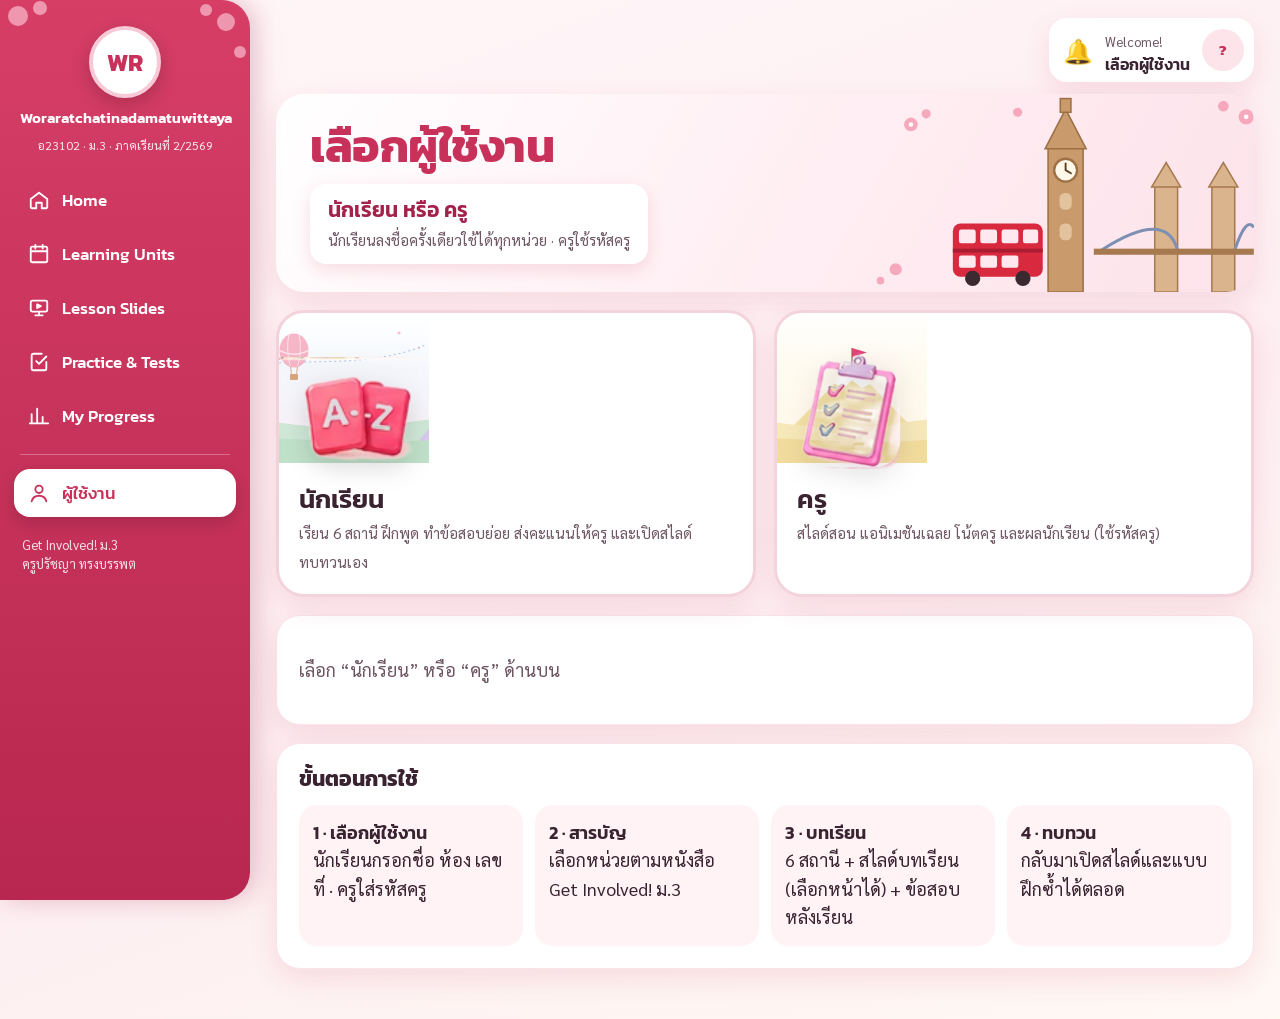
==== index.html @ a4d39ad8 "Add Teaching Hub: slides + teacher notes + classroom tools for Units 1-8 Co-Authored-By: Claude Opus" ====
<!DOCTYPE html>
<html lang="th">
<head>
<meta charset="utf-8">
<meta name="viewport" content="width=device-width,initial-scale=1">
<title>M.3 English Learning Platform</title>
<link rel="preconnect" href="https://fonts.googleapis.com">
<link href="https://fonts.googleapis.com/css2?family=Kanit:wght@400;500;600;700&family=Sarabun:wght@400;600;700&display=swap" rel="stylesheet">
<link rel="stylesheet" href="unit6/app.css">
<style>
body{background:linear-gradient(160deg,#fff6f8 0%,#fdeef2 55%,#fff8f3 100%)}
.app{display:grid;grid-template-columns:250px 1fr;min-height:100vh}
/* sidebar */
.side{position:sticky;top:0;height:100vh;overflow:auto;background:linear-gradient(180deg,#d63e66 0%,#b8274f 100%);color:#fff;padding:20px 14px;border-radius:0 28px 28px 0;box-shadow:6px 0 24px rgba(160,30,70,.25);z-index:30}
.side .bloom{position:absolute;left:0;top:0;width:100%;height:130px;pointer-events:none;opacity:.6}
.brand{position:relative;text-align:center;padding:6px 6px 18px}
.crest{width:72px;height:72px;margin:0 auto 8px;border-radius:50%;background:#fff;color:var(--rose);display:grid;place-items:center;font:700 24px Kanit;border:4px solid #f7c9d6;box-shadow:0 6px 18px rgba(0,0,0,.18)}
.brand b{font:600 15px Kanit;display:block}
.brand small{font-size:12px;opacity:.9}
.nav{display:flex;flex-direction:column;gap:6px}
.nav a{display:flex;align-items:center;gap:12px;padding:11px 14px;border-radius:16px;text-decoration:none;color:#fff;font:500 17px Kanit}
.nav a:hover{background:rgba(255,255,255,.14)}
.nav a.on{background:#fff;color:var(--rose);box-shadow:0 6px 16px rgba(0,0,0,.15)}
.nav svg{width:22px;height:22px;flex:none}
.nav hr{border:0;border-top:1px solid rgba(255,255,255,.3);margin:8px 6px;width:auto}
.side .foot{margin-top:18px;font-size:13px;opacity:.85;padding:0 8px;line-height:1.5}
main{padding:18px 26px 50px;min-width:0}
.topbar{display:flex;justify-content:flex-end;align-items:center;gap:10px;margin-bottom:12px}
.hello{display:flex;align-items:center;gap:12px;background:#fff;border-radius:18px;padding:8px 10px 8px 14px;box-shadow:var(--shadow);text-decoration:none;color:var(--ink)}
.hello .bell{font-size:24px}
.hello b{font:600 16px Kanit;display:block;line-height:1.2}
.hello small{color:var(--muted);font-size:13px}
.avatar{width:42px;height:42px;border-radius:50%;background:var(--rose-l);color:var(--rose);display:grid;place-items:center;font:700 15px Kanit}
.menu-btn{display:none}
.view{display:none}.view.on{display:block;animation:fade .25s ease}
/* banner */
.banner{position:relative;border-radius:28px;overflow:hidden;background:linear-gradient(120deg,#fff 0%,#fff1f5 45%,#fde2ea 100%);box-shadow:var(--shadow);min-height:250px;display:flex;align-items:center;padding:28px 34px}
.banner svg.scene{position:absolute;right:0;bottom:0;height:100%;width:60%;pointer-events:none}
.banner .txt{position:relative;max-width:560px}
.banner h1{font-size:clamp(34px,4.4vw,60px);font-weight:700;color:var(--rose);letter-spacing:-.5px;line-height:1.05}
.banner h1 span{display:block;color:#2c2140;font-size:.85em}
.banner .tagline{display:inline-block;margin-top:14px;background:#fff;border-radius:16px;padding:10px 18px;box-shadow:0 6px 18px rgba(200,50,90,.15)}
.banner .tagline b{display:block;font:600 21px Kanit;color:var(--rose-d)}
.banner .tagline small{font-size:15px;color:var(--muted)}
.sec{display:flex;align-items:center;justify-content:space-between;gap:10px;margin:24px 0 12px}
.sec h2{font-size:23px;font-weight:600;display:flex;align-items:center;gap:10px}
.sec a{color:var(--rose-d);font:500 15px Kanit}
/* unit tiles */
.tiles{display:grid;grid-template-columns:repeat(8,minmax(0,1fr));gap:12px}
.tile{position:relative;border-radius:22px;padding:12px 8px 14px;text-align:center;text-decoration:none;color:var(--ink);background:var(--bg);box-shadow:var(--shadow);border:2px solid rgba(255,255,255,.8);display:flex;flex-direction:column;align-items:center;gap:2px;transition:transform .15s}
.tile:hover{transform:translateY(-4px)}
.tile img{width:100%;max-width:130px;height:86px;object-fit:contain;filter:drop-shadow(0 6px 8px rgba(0,0,0,.12))}
.tile .pn{margin-top:-8px;background:var(--pc);color:#fff;border-radius:12px;padding:1px 12px;font:600 15px Kanit;box-shadow:0 3px 8px rgba(0,0,0,.15)}
.tile b{font:600 17px Kanit;line-height:1.2;margin-top:4px}
.tile.off{opacity:.6}
.tile .soon{position:absolute;top:8px;right:8px;font:600 10px Kanit;background:#b9a6b0;color:#fff;border-radius:8px;padding:1px 6px}
.tile .open{position:absolute;top:8px;right:8px;font:600 10px Kanit;background:var(--pc);color:#fff;border-radius:8px;padding:1px 6px}
/* dashboard */
.dash{display:grid;grid-template-columns:1.25fr 1fr 1fr;gap:18px;margin-top:20px}
.dash .card h3{font-size:21px;font-weight:600;display:flex;align-items:center;gap:10px;margin-bottom:14px}
.cont{display:flex;gap:14px;align-items:center;background:var(--blush);border-radius:18px;padding:12px}
.cont .thumb{width:100px;height:82px;border-radius:14px;background:var(--bg) center 85%/cover;display:grid;place-items:center;flex:none}
.cont .thumb img{width:84px;height:62px;object-fit:contain}
.cont b{font:600 18px Kanit;display:block}
.cont small{color:var(--rose-d)}
.bar{height:10px;border-radius:6px;background:#f6d6df;margin-top:8px;overflow:hidden}.bar i{display:block;height:100%;background:linear-gradient(90deg,#e8507a,#c8325a)}
.go{margin-left:auto;width:46px;height:46px;border-radius:50%;background:var(--rose);color:#fff;display:grid;place-items:center;flex:none;text-decoration:none;font-size:18px;box-shadow:0 6px 14px rgba(200,50,90,.35)}
.goals{list-style:none;margin:0;padding:0}
.goals li{display:flex;align-items:center;gap:12px;padding:9px 2px;border-bottom:1px solid var(--line);font-size:16px}
.goals li:last-child{border:0}
.goals .ck{width:24px;height:24px;border-radius:7px;border:2px solid #e3c4ce;display:grid;place-items:center;flex:none;font-size:15px;color:#fff}
.goals li.y .ck{background:#2e9d57;border-color:#2e9d57}
.goals li a{color:inherit;text-decoration:none;flex:1}
.prog{display:flex;align-items:center;gap:14px}
.ring{width:132px;height:132px;flex:none}
.legend{list-style:none;margin:0;padding:0;flex:1;font-size:14px}
.legend li{display:flex;align-items:center;gap:8px;padding:3px 0}
.legend i{width:12px;height:12px;border-radius:3px;flex:none}
.legend span{margin-left:auto;font-weight:700}
.skills-row{display:grid;grid-template-columns:repeat(8,minmax(0,1fr));gap:12px;margin-top:20px}
.skill{background:#fff;border-radius:20px;padding:12px 8px;text-align:center;box-shadow:var(--shadow);text-decoration:none;color:var(--ink);border:1px solid #fbe3ea;transition:transform .15s}
.skill:hover{transform:translateY(-3px)}
.skill img{width:76px;height:58px;object-fit:contain}
.skill b{display:block;font:600 17px Kanit}
.skill small{color:var(--muted);font-size:13px}
/* user picker */
.pick{display:grid;grid-template-columns:1fr 1fr;gap:18px;margin-top:6px}
.role{position:relative;border:3px solid var(--line);background:#fff;border-radius:28px;padding:0;text-align:left;overflow:hidden;color:var(--ink);box-shadow:var(--shadow);display:flex;flex-direction:column}
.role .art{height:150px;background:var(--bg) center 85%/cover no-repeat;display:flex;align-items:flex-end;justify-content:center}
.role .art img{width:150px;height:118px;object-fit:contain;filter:drop-shadow(0 8px 12px rgba(0,0,0,.15));margin-bottom:-6px}
.role .tx{padding:16px 20px 18px}
.role b{display:block;font:600 26px Kanit}
.role small{color:var(--muted);font-size:15px}
.role.on{border-color:var(--rose);box-shadow:0 0 0 5px var(--rose-l),var(--shadow)}
.role.on::after{content:"✓";position:absolute;top:12px;right:14px;width:34px;height:34px;border-radius:50%;background:var(--rose);color:#fff;display:grid;place-items:center;font-weight:700}
.how{display:grid;grid-template-columns:repeat(auto-fit,minmax(200px,1fr));gap:12px;margin-top:12px}
.how div{background:var(--blush);border-radius:18px;padding:14px}
.how b{font:600 18px Kanit;display:block}
/* contents covers */
.units{display:grid;grid-template-columns:repeat(auto-fill,minmax(280px,1fr));gap:18px}
.u{position:relative;background:#fff;border-radius:26px;box-shadow:var(--shadow);color:var(--ink);display:flex;flex-direction:column;overflow:hidden;border:1px solid #fbe3ea}
.cover{position:relative;height:178px;background:var(--bg) center 88%/cover no-repeat;display:flex;align-items:flex-end;padding:14px 16px}
.cover::before{content:"";position:absolute;inset:0;background:linear-gradient(180deg,rgba(255,255,255,0) 40%,rgba(255,255,255,.55) 100%)}
.cover img{position:absolute;right:12px;bottom:10px;width:150px;height:112px;object-fit:contain;filter:drop-shadow(0 10px 14px rgba(0,0,0,.18));transition:transform .25s}
.u:hover .cover img{transform:translateY(-4px) rotate(-3deg)}
.cover .num{position:relative;font:700 46px/1 Kanit;color:var(--c);background:rgba(255,255,255,.92);border-radius:18px;padding:6px 14px 8px;box-shadow:0 6px 16px rgba(0,0,0,.08)}
.cover .num small{display:block;font:600 12px Kanit;color:var(--muted);letter-spacing:.5px}
.cover .tag{position:absolute;top:12px;left:12px;font:600 13px Kanit;border-radius:10px;padding:3px 10px;background:var(--c);color:#fff}
.u .body{padding:14px 18px 18px;display:flex;flex-direction:column;gap:6px;flex:1}
.u .no{font:600 14px Kanit;color:var(--c)}
.u b{font:600 24px Kanit}
.u small{color:var(--muted);font-size:14px;line-height:1.45}
.u.off .cover{filter:grayscale(.35) opacity(.75)}
.u.off .cover .tag{background:#b9a6b0}
.u .acts{display:flex;gap:8px;flex-wrap:wrap;margin-top:auto;padding-top:8px}
@media (max-width:1200px){.tiles,.skills-row{grid-template-columns:repeat(4,minmax(0,1fr))}.dash{grid-template-columns:1fr 1fr}.dash .card:first-child{grid-column:1/-1}}
@media (max-width:860px){
  .app{grid-template-columns:1fr}
  .side{position:fixed;left:0;top:0;width:250px;transform:translateX(-105%);transition:transform .2s}
  .side.open{transform:none}
  .menu-btn{display:inline-flex;align-items:center;gap:8px;border:0;background:var(--rose);color:#fff;border-radius:14px;padding:10px 14px;font:500 16px Kanit;margin-right:auto}
  main{padding:12px}
  .banner{padding:22px;min-height:210px}.banner svg.scene{opacity:.3;width:100%}
  .dash,.pick{grid-template-columns:1fr}
  .tiles{grid-template-columns:repeat(2,minmax(0,1fr))}.skills-row{grid-template-columns:repeat(2,minmax(0,1fr))}
  .hello small{display:none}
}
</style>
</head>
<body>
<div class="app">
<aside class="side" id="side">
  <svg class="bloom" viewBox="0 0 250 130" aria-hidden="true"><g fill="#ffd3df"><circle cx="18" cy="16" r="10"/><circle cx="40" cy="8" r="7"/><circle cx="226" cy="22" r="9"/><circle cx="206" cy="10" r="6"/><circle cx="240" cy="52" r="6"/></g></svg>
  <div class="brand"><div class="crest">WR</div><b>Woraratchatinadamatuwittaya</b><small>อ23102 · ม.3 · ภาคเรียนที่ 2/2569</small></div>
  <nav class="nav" id="nav"></nav>
  <p class="foot">Get Involved! ม.3<br>ครูปรัชญา ทรงบรรพต</p>
</aside>
<main>
  <div class="topbar"><button class="menu-btn" id="menuBtn">☰ เมนู</button><a class="hello" href="#login" id="hello"></a></div>
  <section class="view" id="v-home"></section>
  <section class="view" id="v-login"></section>
  <section class="view" id="v-contents"></section>
</main>
</div>
<script>
(function () {
const $ = s => document.querySelector(s);
const esc = s => String(s == null ? "" : s).replace(/[&<>"]/g, c => ({ "&": "&amp;", "<": "&lt;", ">": "&gt;", '"': "&quot;" }[c]));
const LS = { get(k, d) { try { const v = localStorage.getItem(k); return v ? JSON.parse(v) : d; } catch (e) { return d; } }, set(k, v) { try { localStorage.setItem(k, JSON.stringify(v)); } catch (e) {} }, del(k) { try { localStorage.removeItem(k); } catch (e) {} } };
const SS = { get(k) { try { return sessionStorage.getItem(k); } catch (e) { return null; } }, set(k, v) { try { sessionStorage.setItem(k, v); } catch (e) {} }, del(k) { try { sessionStorage.removeItem(k); } catch (e) {} } };
const TEACHER_HASH = "70300ccd47da1a93cc88b1fe027be4dd37727d3d7805f238dd5009f1a9a87d8a";
async function sha(t) { const b = await crypto.subtle.digest("SHA-256", new TextEncoder().encode(t)); return Array.from(new Uint8Array(b)).map(x => x.toString(16).padStart(2, "0")).join(""); }
const UNITS = [
  { n: 1, t: "Stories", th: "เรื่องเล่า ภาพยนตร์ และเกม", g: "Simple present · frequency · present progressive", c: "#d63a6c", bg: "#ffe3ee", pc: "#e2457a", term: 1 },
  { n: 2, t: "Then and Now", th: "อดีตกับปัจจุบัน", g: "was/were · could · simple past · used to", c: "#d0652a", bg: "#ffe6d2", pc: "#e8763a", term: 1 },
  { n: 3, t: "Goals", th: "เป้าหมายและความสำเร็จ", g: "Past progressive · when and while", c: "#c58712", bg: "#fff1c9", pc: "#e7a21d", term: 1 },
  { n: 4, t: "Spend!", th: "เงินและการใช้จ่าย", g: "Quantifiers · comparatives and superlatives", c: "#7d4fd0", bg: "#ece0ff", pc: "#8b5cd6", term: 1 },
  { n: 5, t: "A Better Place", th: "บ้านและสิ่งแวดล้อม", g: "will · might · first and zero conditional", c: "#3f8a2c", bg: "#e2f4d7", pc: "#4f9b3a", term: 1 },
  { n: 6, t: "Experience", th: "ประสบการณ์", g: "Present perfect · ever and never · who/where/which", c: "#2f6fc4", bg: "#dceeff", pc: "#3a7fd0", term: 2, dir: "unit6/", id: "unit6",
    points: { vocab: 2, listening: 2, reading: 1, grammar: 2, speaking: 1.5, writing: 1.5 },
    goals: [["vocab", "learn", "เรียนคำศัพท์ (ดูรูป ฟัง พูดตาม)", "vocab"], ["grammar", "discover", "ทำ Discovery guide ไวยากรณ์", "grammar"], ["listening", "practice", "ฝึกฟังบทสนทนา", "listening"], ["speaking", "model", "ฝึกพูดตามบทสนทนา", "speaking"], ["vocab", "quiz", "ทำข้อสอบย่อยคำศัพท์", "vocab"]] },
  { n: 7, t: "My Stuff", th: "ของส่วนตัว", g: "Present perfect with for and since · time expressions", c: "#c93a70", bg: "#ffe0ec", pc: "#d9467a", term: 2 },
  { n: 8, t: "Responsibility", th: "หน้าที่ความรับผิดชอบ", g: "have to · will and going to", c: "#2f7fc0", bg: "#dcefff", pc: "#3a8fd0", term: 2 }
];
const SKILLS = [["vocab", "Vocabulary", "Word Bank", "az", "#f05a7e"], ["grammar", "Grammar", "Easy & Clear", "books", "#f2a33a"], ["reading", "Reading", "Interesting Texts", "openbook", "#4aa3e8"],
  ["listening", "Listening", "Authentic Audio", "headphones2", "#a76fd6"], ["speaking", "Speaking", "Let's Talk!", "mic", "#2e9d8f"], ["writing", "Writing", "Step by Step", "notepad", "#c98a12"]];
let me = LS.get("m3:me", null);
let role = SS.get("m3:t") === "1" ? "teacher" : (me ? "student" : null);
let pickRole = role;
const OPEN = UNITS.find(u => u.dir);
const progKey = u => `m3:${u.id}:${[me.name, me.cls, me.no].join("|")}`;
const P = u => (me && u.id ? LS.get(progKey(u), {}) : {}) || {};
function unitScore(u) {
  if (!me || !u.points) return null; const p = P(u), q = p.quiz || {}; let total = 0, done = 0;
  for (const k in u.points) if (q[k] && q[k].first) { total += u.points[k] * q[k].first.s / q[k].first.m; done++; }
  return { total, done };
}
const ICONS = { home: '<path d="M3 11l9-7 9 7v9a1 1 0 0 1-1 1h-5v-6H9v6H4a1 1 0 0 1-1-1z"/>', units: '<rect x="3" y="4" width="18" height="17" rx="2"/><path d="M3 9h18M8 2v4M16 2v4"/>',
  slides: '<rect x="3" y="4" width="18" height="12" rx="2"/><path d="M12 16v4M8 20h8M10 8l4 2-4 2z"/>', prog: '<path d="M4 20V10M10 20V4M16 20v-7M22 20H2"/>', user: '<circle cx="12" cy="8" r="4"/><path d="M4 21c1-4 4-6 8-6s7 2 8 6"/>', test: '<path d="M9 11l3 3 8-8M20 12v7a2 2 0 0 1-2 2H6a2 2 0 0 1-2-2V5a2 2 0 0 1 2-2h9"/>' };
const svg = k => `<svg viewBox="0 0 24 24" fill="none" stroke="currentColor" stroke-width="2" stroke-linecap="round" stroke-linejoin="round">${ICONS[k]}</svg>`;
function nav(v) {
  const items = role === "teacher"
    ? [["#home", "home", "Home"], ["#contents", "units", "Learning Units"], ["teach/", "slides", "สไลด์สอน"], [OPEN.dir + "#teacher-results", "prog", "ผลนักเรียน"], [OPEN.dir + "#map", "test", "ดูบทเรียน"], ["hr"], ["#login", "user", "ผู้ใช้งาน"]]
    : [["#home", "home", "Home"], ["#contents", "units", "Learning Units"], [OPEN.dir + "#slides", "slides", "Lesson Slides"], [OPEN.dir + "#map", "test", "Practice & Tests"], [OPEN.dir + "#summary", "prog", "My Progress"], ["hr"], ["#login", "user", "ผู้ใช้งาน"]];
  $("#nav").innerHTML = items.map(x => x[0] === "hr" ? "<hr>" : `<a href="${x[0]}" class="${x[0] === "#" + v ? "on" : ""}">${svg(x[1])}${x[2]}</a>`).join("");
  const name = role === "teacher" ? "Kru Pratchaya" : me ? me.name : "เลือกผู้ใช้งาน";
  $("#hello").innerHTML = `<span class="bell">🔔</span><span><small>Welcome!</small><b>${esc(name)}</b></span><span class="avatar">${role === "teacher" ? "KP" : me ? esc(me.name.trim().slice(0, 2)) : "?"}</span>`;
}
function scene() {
  return `<svg class="scene" viewBox="0 0 600 260" preserveAspectRatio="xMaxYMax meet" aria-hidden="true">
    <g fill="#c99a6b" stroke="#9c6f45" stroke-width="2"><rect x="330" y="70" width="46" height="190"/><polygon points="326,72 353,20 380,72"/><rect x="346" y="6" width="14" height="18"/></g>
    <circle cx="353" cy="100" r="15" fill="#fff8e8" stroke="#9c6f45" stroke-width="3"/><path d="M353 100v-9M353 100l7 4" stroke="#5a3d22" stroke-width="2.5" stroke-linecap="round"/>
    <g fill="#e3c39d"><rect x="345" y="130" width="16" height="22" rx="7"/><rect x="345" y="170" width="16" height="22" rx="7"/></g>
    <g fill="#d9b48c" stroke="#a7794f" stroke-width="2"><rect x="470" y="120" width="30" height="140"/><rect x="545" y="120" width="30" height="140"/><polygon points="466,122 485,90 504,122"/><polygon points="541,122 560,90 579,122"/></g>
    <path d="M400 205 Q485 150 500 205 M575 205 Q590 160 600 175" stroke="#7d8fb3" stroke-width="4" fill="none"/><rect x="390" y="203" width="210" height="8" fill="#a7794f"/>
    <g transform="translate(205 170)"><rect width="118" height="70" rx="10" fill="#d8293f"/><rect y="33" width="118" height="5" fill="#a81d30"/>
      <g fill="#ffe9ef"><rect x="8" y="8" width="22" height="18" rx="3"/><rect x="36" y="8" width="22" height="18" rx="3"/><rect x="64" y="8" width="22" height="18" rx="3"/><rect x="92" y="8" width="20" height="18" rx="3"/><rect x="8" y="42" width="22" height="16" rx="3"/><rect x="36" y="42" width="22" height="16" rx="3"/><rect x="64" y="42" width="22" height="16" rx="3"/></g>
      <circle cx="26" cy="72" r="10" fill="#3a2a30"/><circle cx="92" cy="72" r="10" fill="#3a2a30"/></g>
    <g fill="#f6a9bd"><circle cx="150" cy="40" r="9"/><circle cx="170" cy="26" r="6"/><circle cx="590" cy="30" r="10"/><circle cx="560" cy="16" r="7"/><circle cx="290" cy="24" r="6"/><circle cx="130" cy="230" r="8"/><circle cx="110" cy="245" r="5"/></g>
    <g fill="#fff"><circle cx="150" cy="40" r="3"/><circle cx="590" cy="30" r="3"/></g></svg>`;
}
function viewHome() {
  const u = OPEN, p = P(u), steps = p.steps || {}, q = p.quiz || {};
  const goalsDone = (u.goals || []).map(([sk, st]) => !!(steps[sk] && steps[sk][st]) || (st === "quiz" && q[sk] && q[sk].first));
  const pct = Math.round(goalsDone.filter(Boolean).length / goalsDone.length * 100);
  const per = SKILLS.map(([k, name, , , col]) => [name, col, q[k] && q[k].first ? Math.round(q[k].first.s / q[k].first.m * 100) : 0]);
  const overall = Math.round(per.reduce((a, b) => a + b[2], 0) / per.length);
  const C = 2 * Math.PI * 54;
  const left = role === "teacher"
    ? `<div class="card"><h3>📽️ สไลด์สอน Unit 6</h3><div class="cont"><div class="thumb" style="--bg:url(assets/bg/unit6.svg)"><img src="assets/icons/unit6.png" alt=""></div>
        <div style="flex:1;min-width:0"><b>Unit 6: Experience</b><small>Teaching Hub 8 หน่วย · บทสอน · เครื่องมือในห้อง</small></div><a class="go" href="teach/#u6" aria-label="เปิดสไลด์สอน">▶</a></div></div>`
    : `<div class="card"><h3>📖 Continue Learning</h3><div class="cont"><div class="thumb" style="--bg:url(assets/bg/unit6.svg)"><img src="assets/icons/unit6.png" alt=""></div>
        <div style="flex:1;min-width:0"><b>Unit 6: Experience</b><small>Present perfect · ever / never</small><div class="bar"><i style="width:${me ? pct : 0}%"></i></div><small style="color:var(--muted)">${me ? pct + "% ของเป้าหมาย" : "เลือกผู้ใช้งานก่อนเริ่ม"}</small></div>
        <a class="go" href="${me ? u.dir + "#map" : "#login"}" aria-label="เรียนต่อ">▶</a></div></div>`;
  const mid = role === "teacher"
    ? `<div class="card"><h3>🎯 เมนูครู</h3><ul class="goals"><li><span class="ck">📽️</span><a href="teach/">Teaching Hub สไลด์สอน 8 หน่วย</a></li><li><span class="ck">🗝️</span><a href="${u.dir}#teacher">สไลด์ Unit 6 ในบทเรียน + เฉลย</a></li><li><span class="ck">📊</span><a href="${u.dir}#teacher-results">ดูผลนักเรียน / ดาวน์โหลด CSV</a></li><li><span class="ck">📖</span><a href="${u.dir}#map">ทดลองใช้บทเรียน (ไม่ส่งคะแนน)</a></li><li><span class="ck">🗂️</span><a href="#contents">สารบัญทุกหน่วย</a></li></ul></div>`
    : `<div class="card"><h3>🎯 Today's Goals</h3><ul class="goals">${(u.goals || []).map(([sk, st, t, h], n) => `<li class="${goalsDone[n] ? "y" : ""}"><span class="ck">${goalsDone[n] ? "✓" : ""}</span><a href="${u.dir}#${h}">${t}</a></li>`).join("")}</ul></div>`;
  const right = role === "teacher"
    ? `<div class="card"><h3>📊 คะแนนเก็บ Unit 6</h3><ul class="legend">${SKILLS.map(([k, n, , , c]) => `<li><i style="background:${c}"></i>${n}<span>${u.points[k]}</span></li>`).join("")}<li><i style="background:var(--rose)"></i><b>รวม</b><span>10</span></li></ul><p class="muted" style="font-size:13px;margin:8px 0 0">+ ชิ้นงาน 10 · กลางภาค 20 · ปลายภาค 20 · จิตพิสัย 10 · มาเรียน 10</p></div>`
    : `<div class="card"><h3>📊 My Progress</h3><div class="prog"><svg class="ring" viewBox="0 0 132 132"><circle cx="66" cy="66" r="54" fill="none" stroke="#f8dbe3" stroke-width="14"/>
        <circle cx="66" cy="66" r="54" fill="none" stroke="#e8507a" stroke-width="14" stroke-linecap="round" stroke-dasharray="${C}" stroke-dashoffset="${C * (1 - overall / 100)}" transform="rotate(-90 66 66)"/>
        <text x="66" y="70" text-anchor="middle" font-family="Kanit" font-size="30" font-weight="600" fill="#3a2330">${overall}%</text><text x="66" y="92" text-anchor="middle" font-size="13" fill="#7c6470">Overall</text></svg>
        <ul class="legend">${per.map(([n, c, v]) => `<li><i style="background:${c}"></i>${n}<span>${v}%</span></li>`).join("")}</ul></div></div>`;
  $("#v-home").innerHTML = `<div class="banner">${scene()}<div class="txt"><h1>M.3 English <span>Learning Platform</span></h1>
      <div class="tagline"><b>English for Real Life</b><small>Learn · Practice · Play · Communicate</small></div></div></div>
    <div class="sec"><h2>📚 Learning Units</h2><a href="#contents">ดูสารบัญทั้งเล่ม →</a></div>
    <div class="tiles">${UNITS.map(x => `<a class="tile ${x.dir ? "" : "off"}" href="${x.dir ? (role === "teacher" ? x.dir + "#teacher" : (me ? x.dir + "#map" : "#login")) : "#contents"}" style="--bg:${x.bg};--pc:${x.pc}">
        ${x.dir ? '<span class="open">เปิดเรียน</span>' : '<span class="soon">เร็ว ๆ นี้</span>'}<img src="assets/icons/unit${x.n}.png" alt=""><span class="pn">Unit ${x.n}</span><b>${x.t}</b></a>`).join("")}</div>
    <div class="dash">${left}${mid}${right}</div>
    <div class="skills-row">${SKILLS.map(([k, n, d, ic]) => `<a class="skill" href="${me || role === "teacher" ? u.dir + "#" + k : "#login"}"><img src="assets/icons/${ic}.png" alt=""><b>${n}</b><small>${d}</small></a>`).join("")}
      <a class="skill" href="${me || role === "teacher" ? u.dir + "#slides" : "#login"}"><img src="assets/icons/gamepad.png" alt=""><b>Slides</b><small>Review & Fun</small></a>
      <a class="skill" href="${me || role === "teacher" ? u.dir + "#posttest" : "#login"}"><img src="assets/icons/trophy.png" alt=""><b>Unit Test</b><small>Check Your Level</small></a></div>`;
}
function viewLogin() {
  $("#v-login").innerHTML = `<div class="banner" style="min-height:190px">${scene()}<div class="txt"><h1 style="font-size:46px">เลือกผู้ใช้งาน</h1>
      <div class="tagline"><b>นักเรียน หรือ ครู</b><small>นักเรียนลงชื่อครั้งเดียวใช้ได้ทุกหน่วย · ครูใช้รหัสครู</small></div></div></div>
    <div class="pick" style="margin-top:18px">
      <button class="role ${pickRole === "student" ? "on" : ""}" data-r="student" style="--bg:url(assets/bg/unit6.svg)"><span class="art"><img src="assets/icons/az.png" alt=""></span>
        <span class="tx"><b>นักเรียน</b><small>เรียน 6 สถานี ฝึกพูด ทำข้อสอบย่อย ส่งคะแนนให้ครู และเปิดสไลด์ทบทวนเอง</small></span></button>
      <button class="role ${pickRole === "teacher" ? "on" : ""}" data-r="teacher" style="--bg:url(assets/bg/unit3.svg)"><span class="art"><img src="assets/icons/clipboard.png" alt=""></span>
        <span class="tx"><b>ครู</b><small>สไลด์สอน แอนิเมชันเฉลย โน้ตครู และผลนักเรียน (ใช้รหัสครู)</small></span></button></div>
    <div class="card" id="rf" style="margin-top:18px"></div>
    <div class="card" style="margin-top:18px"><h3>ขั้นตอนการใช้</h3><div class="how">
      <div><b>1 · เลือกผู้ใช้งาน</b>นักเรียนกรอกชื่อ ห้อง เลขที่ · ครูใส่รหัสครู</div><div><b>2 · สารบัญ</b>เลือกหน่วยตามหนังสือ Get Involved! ม.3</div>
      <div><b>3 · บทเรียน</b>6 สถานี + สไลด์บทเรียน (เลือกหน้าได้) + ข้อสอบหลังเรียน</div><div><b>4 · ทบทวน</b>กลับมาเปิดสไลด์และแบบฝึกซ้ำได้ตลอด</div></div></div>`;
  const form = () => {
    const rf = $("#rf");
    if (pickRole === "teacher") {
      if (role === "teacher") { rf.innerHTML = `<h3>เข้าสู่โหมดครูแล้ว</h3><div class="row" style="margin-top:10px"><a class="btn p" href="#home">ไปหน้า Home →</a><button class="btn" id="out">ออกจากโหมดครู</button></div>`;
        $("#out").onclick = () => { SS.del("m3:t"); SS.del("m3:tp"); role = me ? "student" : null; pickRole = role; route(); }; return; }
      rf.innerHTML = `<h3>รหัสครู</h3><form id="tf" class="row" style="margin-top:10px;max-width:460px"><input class="inp" id="tc" type="password" inputmode="numeric" autocomplete="off" placeholder="ใส่รหัสครู" style="flex:1"><button class="btn p">เข้าโหมดครู</button></form><div id="te"></div>`;
      $("#tc").focus();
      $("#tf").onsubmit = async e => { e.preventDefault(); let ok = false; const c = $("#tc").value.trim();
        try { ok = (await sha("m3-teacher:" + c)) === TEACHER_HASH; } catch (er) {}
        if (!ok) { $("#te").innerHTML = `<div class="fb bad">รหัสไม่ถูกต้อง</div>`; return; }
        SS.set("m3:t", "1"); SS.set("m3:tp", c); role = "teacher"; location.hash = "#home"; };
      return;
    }
    if (pickRole !== "student") { rf.innerHTML = `<p class="muted">เลือก “นักเรียน” หรือ “ครู” ด้านบน</p>`; return; }
    rf.innerHTML = `<h3>ลงชื่อนักเรียน</h3><form id="f" class="opts" style="max-width:560px;margin-top:10px">
      <input class="inp" name="name" placeholder="ชื่อ–นามสกุล" maxlength="80" required value="${me ? esc(me.name) : ""}">
      <div class="row"><input class="inp" name="cls" placeholder="ห้อง เช่น ม.3/1" maxlength="20" required style="flex:1" value="${me ? esc(me.cls) : ""}">
      <input class="inp" name="no" placeholder="เลขที่" maxlength="10" required inputmode="numeric" style="width:120px" value="${me ? esc(me.no) : ""}"></div>
      <div class="row"><button class="btn p" type="submit">${me ? "บันทึกและไปหน้า Home →" : "เข้าใช้ระบบ →"}</button>${me ? `<button class="btn" type="button" id="out">ออกจากระบบ</button>` : ""}</div></form>`;
    $("#f").onsubmit = e => { e.preventDefault(); const f = new FormData(e.target);
      me = { name: f.get("name").trim(), cls: f.get("cls").trim(), no: f.get("no").trim() }; if (!me.name || !me.cls || !me.no) return;
      LS.set("m3:me", me); SS.del("m3:t"); SS.del("m3:tp"); role = "student"; location.hash = "#home"; };
    const out = $("#out"); if (out) out.onclick = () => { LS.del("m3:me"); me = null; role = null; route(); };
  };
  $(".pick").onclick = e => { const b = e.target.closest("[data-r]"); if (!b) return; pickRole = b.dataset.r;
    document.querySelectorAll(".role").forEach(x => x.classList.toggle("on", x === b)); form(); };
  form();
}
function viewContents() {
  $("#v-contents").innerHTML = `<div class="sec" style="margin-top:4px"><h2>🗂️ Learning Units · สารบัญ Get Involved! ม.3</h2></div>
    <div class="units">${UNITS.map(u => { const sc = role === "student" ? unitScore(u) : null;
      const acts = !u.dir ? (role === "teacher" ? `<div class="acts"><a class="btn s p" href="teach/#u${u.n}">📽️ สไลด์สอน</a></div>` : "") : !role ? `<div class="acts"><a class="btn s p" href="#login">เลือกผู้ใช้งาน →</a></div>`
        : role === "teacher" ? `<div class="acts"><a class="btn s p" href="teach/#u${u.n}">📽️ สไลด์สอน</a><a class="btn s" href="${u.dir}#teacher-results">📊 ผลนักเรียน</a><a class="btn s" href="${u.dir}#map">📖 ดูบทเรียน</a></div>`
        : `<div class="acts"><a class="btn s p" href="${u.dir}#map">📖 เข้าบทเรียน</a><a class="btn s" href="${u.dir}#slides">📽️ สไลด์บทเรียน</a></div>`;
      return `<div class="u ${u.dir ? "" : "off"}" style="--c:${u.c}"><div class="cover" style="--bg:url(assets/bg/unit${u.n}.svg)"><span class="tag">${u.dir ? "เปิดเรียน" : "เร็ว ๆ นี้"}</span><span class="num"><small>UNIT</small>${u.n}</span><img src="assets/icons/unit${u.n}.png" alt="${esc(u.t)}"></div>
        <div class="body"><span class="no">บทที่ ${u.n} · Unit ${u.n} · เทอม ${u.term}</span><b>${u.t}</b><small>${esc(u.th)} · ${u.g}</small>
        ${sc ? `<small><b style="font-size:17px;color:var(--c)">${sc.total.toFixed(2)} / 10</b> · ข้อสอบย่อย ${sc.done}/6</small>` : ""}${acts}</div></div>`; }).join("")}</div>
    <p class="muted" style="margin-top:18px;font-size:15px">เลขบทตรงกับหนังสือ · เทอม 2 เรียน Unit 6–8 · Grammar bootcamp p116 · Pronunciation p128</p>`;
}
function route() {
  const h = (location.hash || "").slice(1);
  let v = h === "login" || h === "contents" || h === "home" ? h : (role ? "home" : "login");
  if (v === "home") viewHome(); else if (v === "login") viewLogin(); else viewContents();
  nav(v);
  document.querySelectorAll(".view").forEach(x => x.classList.toggle("on", x.id === "v-" + v));
  $("#side").classList.remove("open"); window.scrollTo(0, 0);
}
$("#menuBtn").onclick = () => $("#side").classList.toggle("open");
window.addEventListener("hashchange", route); route();
})();
</script>
</body>
</html>
---- unit6/app.css ----
:root{
  --rose:#c8325a;--rose-d:#a3214a;--rose-l:#fde4ea;--blush:#fff3f6;--ink:#3a2330;--muted:#6e5663;
  --line:#f3d3dc;--ok:#2e8b57;--ok-l:#e3f6ea;--bad:#c0392b;--bad-l:#fde8e6;--warn-l:#fff6dc;
  --shadow:0 10px 28px rgba(200,50,90,.12);
  --c-vocab:#e2457a;--c-listening:#e8763a;--c-reading:#3a7fd0;--c-grammar:#8b5cd6;--c-speaking:#2e9d8f;--c-writing:#c98a12;--c-posttest:#a3214a;
}
*{box-sizing:border-box}
html,body{margin:0}
body{font:18px/1.6 Sarabun,system-ui,sans-serif;color:var(--ink);background:linear-gradient(160deg,#fff6f8 0%,#fdeef2 60%,#fff8f3 100%);min-height:100vh}
h1,h2,h3,h4{font-family:Kanit,Sarabun,sans-serif;margin:0;line-height:1.25}
button{font:inherit;cursor:pointer}
input,textarea{font:inherit}
img{max-width:100%}
.wrap{max-width:1100px;margin:0 auto;padding:16px 18px 90px}
.top{position:sticky;top:0;z-index:20;background:rgba(255,246,248,.92);backdrop-filter:blur(8px);border-bottom:1px solid var(--line)}
.top .in{max-width:1100px;margin:0 auto;display:flex;align-items:center;gap:12px;padding:10px 18px}
.top .logo{display:flex;align-items:center;gap:10px;text-decoration:none;color:var(--ink)}
.top .logo img{width:52px;height:40px;object-fit:contain}
.top .logo b{font:600 18px Kanit;display:block;line-height:1.1}
.top .logo small{color:var(--muted);font-size:13px}
.top .sp{flex:1}
.who{font-size:14px;color:var(--muted);text-align:right;line-height:1.3}
.pill{display:inline-flex;align-items:center;gap:6px;border-radius:999px;padding:4px 12px;font:500 14px Kanit;background:var(--rose-l);color:var(--rose-d)}
.btn{border:0;border-radius:16px;padding:12px 20px;background:#fff;box-shadow:var(--shadow);font:500 17px Kanit;color:var(--rose-d);display:inline-flex;align-items:center;gap:8px;text-decoration:none;min-height:48px}
.btn.p{background:linear-gradient(135deg,#e04a72,#c8325a);color:#fff}
.btn.g{background:var(--ok);color:#fff}
.btn.s{padding:8px 14px;min-height:40px;font-size:15px}
.btn[disabled]{opacity:.45;cursor:default}
.row{display:flex;gap:12px;flex-wrap:wrap;align-items:center}
.card{background:#fff;border-radius:24px;padding:22px;box-shadow:var(--shadow);border:1px solid #fbe3ea}
.muted{color:var(--muted)}
.hide{display:none!important}
.view{display:none}.view.on{display:block;animation:fade .25s ease}
@keyframes fade{from{opacity:0;transform:translateY(6px)}to{opacity:1}}
/* hero + map */
.hero{display:flex;align-items:center;gap:22px;border-radius:28px;padding:24px 28px;background:linear-gradient(120deg,#fff 0%,#fff1f5 50%,#dceeff 100%);box-shadow:var(--shadow);margin-bottom:18px}
.hero img{width:170px;height:auto;flex:none}
.hero h1{font-size:clamp(28px,4vw,44px);color:var(--rose)}
.hero .q{margin-top:6px;font-size:18px}
.wdyt{display:inline-block;background:#7a3b86;color:#fff;border-radius:8px;padding:0 8px;font:600 13px Kanit;margin-right:6px}
.score-strip{display:flex;gap:14px;align-items:center;flex-wrap:wrap;margin:14px 0 4px}
.big-score{font:700 40px Kanit;color:var(--rose)}
.stations{display:grid;grid-template-columns:repeat(auto-fill,minmax(230px,1fr));gap:16px;margin-top:14px}
.st{position:relative;text-align:left;border:0;background:#fff;border-radius:24px;padding:18px;box-shadow:var(--shadow);border-top:6px solid var(--c);display:flex;flex-direction:column;gap:6px;color:var(--ink)}
.st .n{position:absolute;top:12px;right:14px;font:700 15px Kanit;color:var(--c)}
.st img{width:70px;height:56px;object-fit:contain}
.st b{font:600 20px Kanit}
.st small{color:var(--muted);font-size:14px;line-height:1.4}
.st .stat{margin-top:6px;font:500 14px Kanit;color:var(--c)}
.st .bar{height:8px;border-radius:6px;background:#f4e3e8;overflow:hidden}.st .bar i{display:block;height:100%;background:var(--c)}
.st.done::after{content:"✓";position:absolute;right:14px;bottom:12px;width:30px;height:30px;border-radius:50%;background:var(--ok);color:#fff;display:grid;place-items:center;font-weight:700}
/* section header + steps */
.sh{display:flex;align-items:center;gap:14px;margin:6px 0 14px}
.sh img{width:76px;height:60px;object-fit:contain}
.sh h2{font-size:30px}
.sh .k{font:500 15px Kanit;color:var(--c,var(--rose))}
.steps{display:flex;gap:8px;overflow-x:auto;padding:4px 2px 10px;margin-bottom:8px}
.steps button{flex:none;border:2px solid var(--line);background:#fff;border-radius:999px;padding:8px 14px;font:500 15px Kanit;color:var(--muted);white-space:nowrap}
.steps button.on{background:var(--c,var(--rose));border-color:var(--c,var(--rose));color:#fff}
.steps button.ok::before{content:"✓ ";color:var(--ok)}
.steps button.on.ok::before{color:#fff}
.tip{background:var(--warn-l);border:1px solid #f1dc9a;border-radius:18px;padding:12px 16px;margin:10px 0 16px}
/* flashcard */
.fc{display:grid;grid-template-columns:minmax(200px,1fr) 1.4fr;gap:22px;align-items:center}
.fc .pic{font-size:120px;line-height:1;text-align:center;background:var(--blush);border-radius:28px;padding:26px 0}
.fc .w{font:700 40px Kanit;color:var(--ink)}
.fc .th{font-size:24px;color:var(--rose-d)}
.fc .ex{font-size:20px;margin-top:6px}
.counter{font:600 16px Kanit;color:var(--muted)}
.mic{position:relative}
.mic.rec{background:var(--bad);color:#fff;animation:pulse 1s infinite}
@keyframes pulse{50%{box-shadow:0 0 0 10px rgba(192,57,43,.15)}}
.heard{margin-top:10px;padding:10px 14px;border-radius:14px;background:#f7f2f4;font-size:17px}
.heard.ok{background:var(--ok-l)}.heard.bad{background:var(--bad-l)}
/* questions */
.qcard{max-width:820px}
.qn{font:600 15px Kanit;color:var(--muted)}
.qt{font-size:24px;line-height:1.45;margin:6px 0 14px}
.qpic{font-size:90px;line-height:1;margin:6px 0 10px}
.opts{display:grid;gap:10px}
.opts.two{grid-template-columns:1fr 1fr}
.opt{border:2px solid var(--line);background:#fff;border-radius:18px;padding:14px 18px;text-align:left;font-size:20px;color:var(--ink);min-height:58px}
.opt:hover:not([disabled]){border-color:var(--rose)}
.opt.right{border-color:var(--ok);background:var(--ok-l)}
.opt.wrong{border-color:var(--bad);background:var(--bad-l)}
.opt[disabled]{cursor:default}
.fb{margin-top:12px;border-radius:16px;padding:12px 16px;font-size:18px}
.fb.ok{background:var(--ok-l)}.fb.bad{background:var(--bad-l)}
.inp{width:100%;border:2px solid var(--line);border-radius:16px;padding:12px 16px;font-size:20px;background:#fff}
.inp:focus{outline:none;border-color:var(--rose)}
textarea.inp{min-height:180px;line-height:1.6}
.qnav{display:flex;justify-content:space-between;align-items:center;margin-top:16px;gap:10px}
.dots{display:flex;gap:6px;flex-wrap:wrap}
.dots i{width:12px;height:12px;border-radius:50%;background:#f1dbe2}
.dots i.r{background:var(--ok)}.dots i.w{background:var(--bad)}.dots i.c{outline:3px solid var(--rose);outline-offset:1px}
.result{text-align:center;padding:28px}
.result .big{font:700 64px Kanit;color:var(--rose)}
/* dialogue */
.dlg{display:flex;flex-direction:column;gap:10px}
.line{display:flex;gap:10px;align-items:flex-start}
.line .sp{flex:none;width:56px;height:56px;border-radius:50%;display:grid;place-items:center;font:600 15px Kanit;color:#fff;background:var(--rose)}
.line.b .sp{background:#3a7fd0}
.line .tx{background:#fff;border:1px solid var(--line);border-radius:18px;padding:10px 14px;font-size:19px;flex:1}
.line.now .tx{border-color:var(--rose);box-shadow:0 0 0 3px var(--rose-l)}
.line .tx.blur{color:transparent;text-shadow:0 0 9px rgba(58,35,48,.55);user-select:none}
.player{display:flex;gap:10px;flex-wrap:wrap;align-items:center;margin-bottom:12px}
/* reading */
.passage p{font-size:20px;line-height:1.8;margin:0 0 12px}
.passage .sn{cursor:pointer;border-radius:6px;padding:1px 2px}
.passage .sn:hover{background:var(--rose-l)}
.passage .sn.say{background:#ffe9a8}
/* grammar */
.ex-list{list-style:none;padding:0;margin:0 0 14px;display:grid;gap:8px}
.ex-list li{background:var(--blush);border-radius:14px;padding:10px 14px;font-size:21px}
.ex-list u{text-decoration:none;border-bottom:3px solid var(--rose);font-weight:700}
.rule{margin-top:12px;background:#efe8ff;border-left:6px solid #8b5cd6;border-radius:14px;padding:12px 16px;font-size:19px}
.words{display:flex;flex-wrap:wrap;gap:8px;margin:10px 0}
.wd{border:2px solid var(--line);background:#fff;border-radius:12px;padding:8px 14px;font-size:21px}
.wd.bad{border-color:var(--bad);background:var(--bad-l)}.wd.good{border-color:var(--ok);background:var(--ok-l)}
.slot{min-height:62px;border:2px dashed #e6b9c6;border-radius:16px;padding:6px;display:flex;flex-wrap:wrap;gap:8px;align-items:center;background:#fffafb}
.lv{display:inline-block;font:600 13px Kanit;border-radius:8px;padding:2px 10px;color:#fff;margin-right:6px}
.lv1{background:#4cb86a}.lv2{background:#e2a12a}.lv3{background:#e0703c}.lv4{background:#c8325a}
/* writing */
.postcard{display:grid;grid-template-columns:2fr 1fr;border-radius:20px;background:#fff;border:2px solid var(--line);overflow:hidden}
.postcard .msg{padding:22px;border-right:2px dashed var(--line);font-size:19px}
.postcard .msg p{margin:0 0 6px}
.postcard .addr{padding:22px;display:flex;flex-direction:column;align-items:flex-end;gap:14px}
.stamp{width:90px;height:108px;border-radius:10px;background:linear-gradient(135deg,#e04a72,#a3214a);color:#fff;display:grid;place-items:center;font-size:40px}
.check{list-style:none;padding:0;margin:10px 0;display:grid;gap:6px}
.check li::before{content:"○ ";color:var(--muted)}
.check li.y::before{content:"● ";color:var(--ok)}
/* post-test result */
.skills{display:grid;gap:10px}
.sk{display:grid;grid-template-columns:150px 1fr 70px;gap:10px;align-items:center}
.sk .b{height:16px;border-radius:8px;background:#f4e3e8;overflow:hidden}.sk .b i{display:block;height:100%}
.weak{counter-reset:w;display:grid;gap:10px;margin-top:10px}
.weak div{counter-increment:w;background:var(--bad-l);border-radius:16px;padding:12px 16px 12px 56px;position:relative}
.weak div::before{content:counter(w);position:absolute;left:14px;top:12px;width:30px;height:30px;border-radius:50%;background:var(--bad);color:#fff;display:grid;place-items:center;font:700 16px Kanit}
table.res{width:100%;border-collapse:collapse;background:#fff;border-radius:16px;overflow:hidden;font-size:15px}
table.res th,table.res td{padding:9px 10px;border-bottom:1px solid var(--line);text-align:left;vertical-align:top}
table.res th{background:var(--rose);color:#fff;font:500 14px Kanit;position:sticky;top:0}
.tbl-wrap{max-height:60vh;overflow:auto;border-radius:16px;box-shadow:var(--shadow)}
/* slides */
.sv-stage{position:relative;width:100%;aspect-ratio:16/9;overflow:hidden;background:#fff6f8;border-radius:18px;box-shadow:var(--shadow)}
.sv-frame{position:absolute;left:0;top:0;width:1920px;height:1080px;transform-origin:0 0}
.sv-frame section{position:relative;width:1920px;height:1080px;overflow:hidden}
.sv-frame section *{margin:0}
.sv-frame section>*:not(svg){position:relative}
.sv-frame section hr{border:0}
.sv-frame section table{border-spacing:0}
.sv-tap{position:absolute;top:0;bottom:0;width:22%;border:0;background:transparent;z-index:2}
.sv-tap.l{left:0}.sv-tap.r{right:0}
.sv-full:fullscreen{background:#000;display:flex;align-items:center;justify-content:center}
.sv-full:fullscreen .sv-stage{width:min(100vw,calc(100vh*16/9));border-radius:0}
.notes{margin-top:12px;background:var(--warn-l);border:1px solid #f1dc9a;border-radius:16px;padding:12px 16px}
.toast{position:fixed;left:50%;bottom:22px;transform:translateX(-50%);background:var(--ink);color:#fff;padding:12px 18px;border-radius:14px;font:500 16px Kanit;z-index:99;max-width:92vw;text-align:center}
.bottom-nav{position:fixed;left:0;right:0;bottom:0;background:#fff;border-top:1px solid var(--line);display:none;z-index:30}
.bottom-nav .in{display:flex;justify-content:space-between;max-width:1100px;margin:0 auto;padding:8px 14px;gap:10px}
@media (max-width:720px){
  body{font-size:17px}
  .wrap{padding:12px 12px 90px}
  .hero{flex-direction:column;align-items:flex-start;padding:18px}
  .hero img{width:120px}
  .fc{grid-template-columns:1fr}
  .fc .pic{font-size:96px;padding:18px 0}
  .fc .w{font-size:32px}
  .opts.two{grid-template-columns:1fr}
  .qt{font-size:21px}
  .opt{font-size:18px}
  .postcard{grid-template-columns:1fr}
  .postcard .msg{border-right:0;border-bottom:2px dashed var(--line)}
  .sk{grid-template-columns:110px 1fr 56px}
  .who{display:none}
}
@media print{.top,.bottom-nav,.btn{display:none!important}}

/* animated answer key (teacher slides) */
.sv-frame .kx{position:relative;display:inline-block}
.sv-frame .kb{display:inline-block;transition:transform .3s ease,opacity .3s ease,max-width .3s ease;max-width:400px;overflow:hidden;vertical-align:bottom}
.sv-frame .ka{display:inline-block;max-width:0;opacity:0;overflow:hidden;white-space:nowrap;vertical-align:bottom;color:#16603d;background:#dff5e6;border:4px solid #3ab26b;border-radius:16px;padding:0;font-weight:700;transform:scale(.4);transition:max-width .45s ease .15s,padding .45s ease .15s,opacity .3s ease .15s}
.sv-frame .kx.on .kb{transform:scaleX(0);opacity:0;max-width:0}
.sv-frame .kx.on .ka{max-width:900px;opacity:1;padding:0 18px;animation:kpop .6s cubic-bezier(.3,1.6,.5,1) .15s both}
.sv-frame .kfx{position:absolute;right:-40px;top:-46px;font-size:60px;pointer-events:none;animation:kspark .9s ease forwards}
@keyframes kpop{0%{transform:scale(.4)}60%{transform:scale(1.18)}100%{transform:scale(1)}}
@keyframes kspark{0%{opacity:0;transform:scale(.3) rotate(-20deg)}40%{opacity:1;transform:scale(1.2) rotate(10deg)}100%{opacity:0;transform:translateY(-30px) scale(.8)}}
@media (prefers-reduced-motion:reduce){.sv-frame .kx.on .ka{animation:none}.sv-frame .kfx{display:none}}
/* slide page picker */
.spick-bar{display:flex;gap:10px;align-items:center;margin-bottom:10px}
.spick-row{display:flex;gap:6px;overflow-x:auto;flex:1;padding:4px 2px}
.spick-row button{flex:none;min-width:40px;height:40px;border:2px solid var(--line);background:#fff;border-radius:12px;font:600 15px Kanit;color:var(--muted)}
.spick-row button.on{background:var(--rose);border-color:var(--rose);color:#fff}
.spick{display:grid;grid-template-columns:repeat(auto-fill,minmax(220px,1fr));gap:8px;margin-bottom:12px;background:#fff;border-radius:18px;padding:12px;box-shadow:var(--shadow)}
.spick button{display:flex;align-items:center;gap:10px;text-align:left;border:2px solid var(--line);background:#fff;border-radius:14px;padding:8px 10px;font-size:15px;color:var(--ink)}
.spick button b{flex:none;width:32px;height:32px;border-radius:10px;background:var(--rose-l);color:var(--rose-d);display:grid;place-items:center;font-family:Kanit}
.spick button span{flex:1;line-height:1.3}
.spick button i{font-style:normal;font:600 11px Kanit;background:#3ab26b;color:#fff;border-radius:8px;padding:1px 6px}
.spick button.on{border-color:var(--rose);background:var(--blush)}
@media (max-width:720px){.top .in{gap:6px;padding:8px 10px}.top .btn.s{padding:6px 9px;font-size:13px;min-height:36px}.top .logo small{display:none}.top .logo b{font-size:15px}.top .logo img{width:40px;height:32px}.spick-bar .btn.s{font-size:13px}}
.btn{white-space:nowrap}
@media (max-width:720px){.top .t{display:none}.top .btn.s{font-size:18px}.qnav{flex-wrap:wrap}.qnav .btn{padding:8px 12px;font-size:15px;min-height:42px}.qnav .row{gap:8px}#kbar .btn{padding:8px 12px;font-size:15px;min-height:42px}}

/* themed lesson background (scene per unit, set with --theme on <body>) */
body.themed{background:var(--theme) center bottom/100% auto no-repeat fixed,linear-gradient(160deg,#fff6f8 0%,#fdeef2 60%,#f3f8ff 100%)}
body.themed .hero{background-image:linear-gradient(90deg,rgba(255,255,255,.97) 30%,rgba(255,255,255,.35) 100%),var(--theme);background-size:cover;background-position:center 85%}
body.themed .card,body.themed .st{background-color:rgba(255,255,255,.96)}
@media (max-width:720px){body.themed{background-size:220% auto;background-attachment:scroll}body.themed .hero{background-image:linear-gradient(180deg,rgba(255,255,255,.95) 45%,rgba(255,255,255,.5)),var(--theme)}}
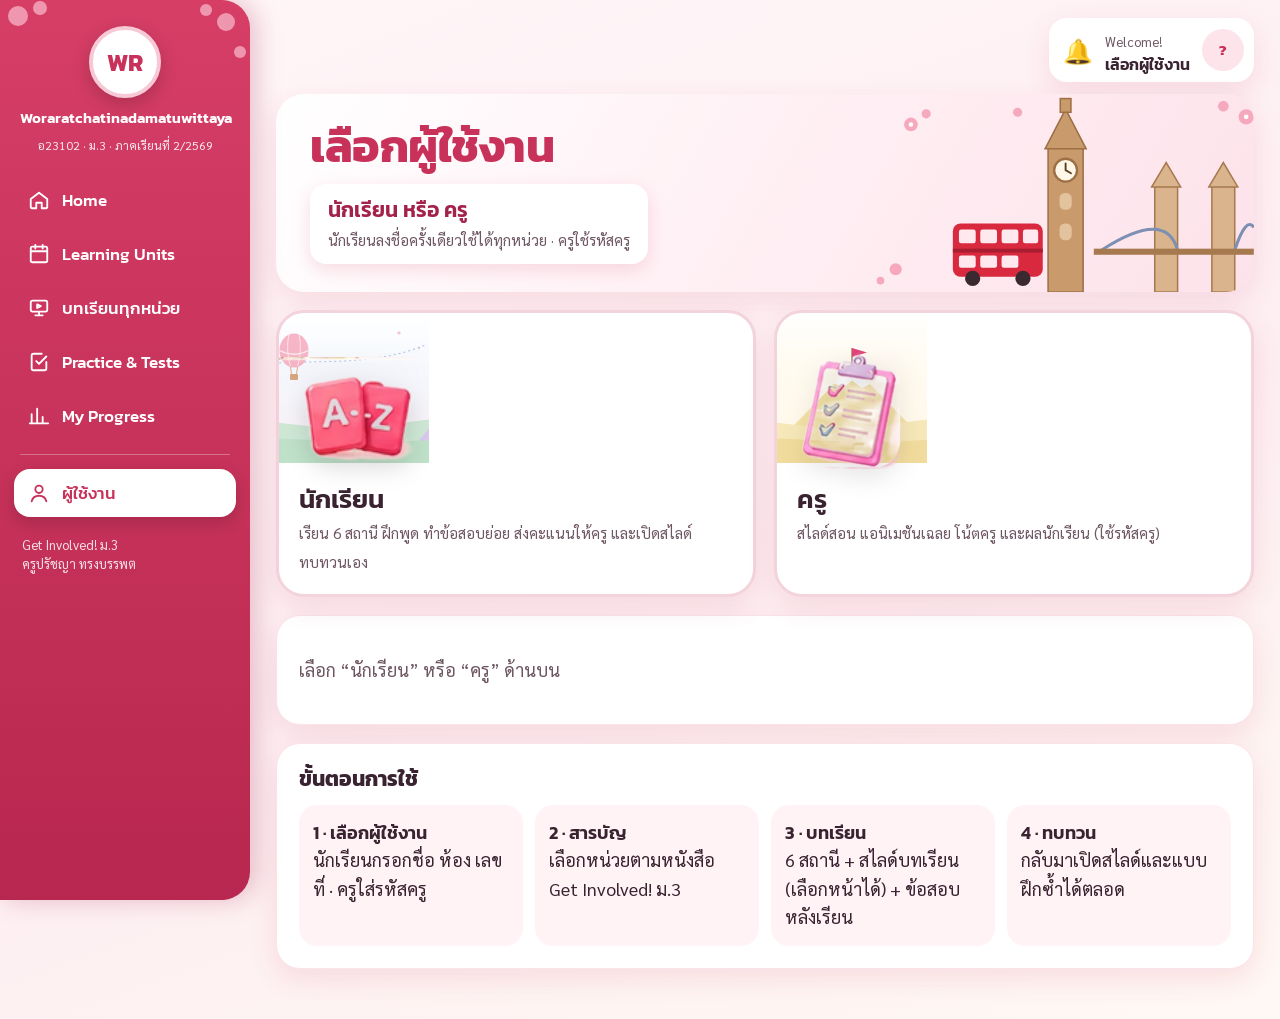
==== commit 6fbe52d0: "After choosing a user, go straight to the lessons page: teachers get the Teaching Hub, students get " ====
--- a/index.html
+++ b/index.html
@@ -180,8 +180,8 @@
 const svg = k => `<svg viewBox="0 0 24 24" fill="none" stroke="currentColor" stroke-width="2" stroke-linecap="round" stroke-linejoin="round">${ICONS[k]}</svg>`;
 function nav(v) {
   const items = role === "teacher"
-    ? [["#home", "home", "Home"], ["#contents", "units", "Learning Units"], ["teach/", "slides", "สไลด์สอน"], [OPEN.dir + "#teacher-results", "prog", "ผลนักเรียน"], [OPEN.dir + "#map", "test", "ดูบทเรียน"], ["hr"], ["#login", "user", "ผู้ใช้งาน"]]
-    : [["#home", "home", "Home"], ["#contents", "units", "Learning Units"], [OPEN.dir + "#slides", "slides", "Lesson Slides"], [OPEN.dir + "#map", "test", "Practice & Tests"], [OPEN.dir + "#summary", "prog", "My Progress"], ["hr"], ["#login", "user", "ผู้ใช้งาน"]];
+    ? [["#home", "home", "Home"], ["#contents", "units", "Learning Units"], ["teach/", "slides", "บทเรียน / สไลด์สอน"], [OPEN.dir + "#teacher-results", "prog", "ผลนักเรียน"], [OPEN.dir + "#map", "test", "ดูบทเรียน"], ["hr"], ["#login", "user", "ผู้ใช้งาน"]]
+    : [["#home", "home", "Home"], ["#contents", "units", "Learning Units"], ["teach/", "slides", "บทเรียนทุกหน่วย"], [OPEN.dir + "#map", "test", "Practice & Tests"], [OPEN.dir + "#summary", "prog", "My Progress"], ["hr"], ["#login", "user", "ผู้ใช้งาน"]];
   $("#nav").innerHTML = items.map(x => x[0] === "hr" ? "<hr>" : `<a href="${x[0]}" class="${x[0] === "#" + v ? "on" : ""}">${svg(x[1])}${x[2]}</a>`).join("");
   const name = role === "teacher" ? "Kru Pratchaya" : me ? me.name : "เลือกผู้ใช้งาน";
   $("#hello").innerHTML = `<span class="bell">🔔</span><span><small>Welcome!</small><b>${esc(name)}</b></span><span class="avatar">${role === "teacher" ? "KP" : me ? esc(me.name.trim().slice(0, 2)) : "?"}</span>`;
@@ -213,7 +213,7 @@
         <div style="flex:1;min-width:0"><b>Unit 6: Experience</b><small>Present perfect · ever / never</small><div class="bar"><i style="width:${me ? pct : 0}%"></i></div><small style="color:var(--muted)">${me ? pct + "% ของเป้าหมาย" : "เลือกผู้ใช้งานก่อนเริ่ม"}</small></div>
         <a class="go" href="${me ? u.dir + "#map" : "#login"}" aria-label="เรียนต่อ">▶</a></div></div>`;
   const mid = role === "teacher"
-    ? `<div class="card"><h3>🎯 เมนูครู</h3><ul class="goals"><li><span class="ck">📽️</span><a href="teach/">Teaching Hub สไลด์สอน 8 หน่วย</a></li><li><span class="ck">🗝️</span><a href="${u.dir}#teacher">สไลด์ Unit 6 ในบทเรียน + เฉลย</a></li><li><span class="ck">📊</span><a href="${u.dir}#teacher-results">ดูผลนักเรียน / ดาวน์โหลด CSV</a></li><li><span class="ck">📖</span><a href="${u.dir}#map">ทดลองใช้บทเรียน (ไม่ส่งคะแนน)</a></li><li><span class="ck">🗂️</span><a href="#contents">สารบัญทุกหน่วย</a></li></ul></div>`
+    ? `<div class="card"><h3>🎯 สอนวันนี้ · Unit ${u.n}</h3><ul class="goals">${[["vocab","🔤","คำศัพท์"],["gram","🧩","ไวยากรณ์ 1 (ถามนำ → ค้นพบกฎ)"],["gram2","🧩","ไวยากรณ์ 2"],["wb","📒","แบบฝึกหัดท้ายเล่ม"],["quiz","📝","สอบย่อยท้ายหน่วย"]].map(([s, ic, t]) => `<li><span class="ck">${ic}</span><a href="teach/#u${u.n}/${s}">${t}</a></li>`).join("")}</ul></div>`
     : `<div class="card"><h3>🎯 Today's Goals</h3><ul class="goals">${(u.goals || []).map(([sk, st, t, h], n) => `<li class="${goalsDone[n] ? "y" : ""}"><span class="ck">${goalsDone[n] ? "✓" : ""}</span><a href="${u.dir}#${h}">${t}</a></li>`).join("")}</ul></div>`;
   const right = role === "teacher"
     ? `<div class="card"><h3>📊 คะแนนเก็บ Unit 6</h3><ul class="legend">${SKILLS.map(([k, n, , , c]) => `<li><i style="background:${c}"></i>${n}<span>${u.points[k]}</span></li>`).join("")}<li><i style="background:var(--rose)"></i><b>รวม</b><span>10</span></li></ul><p class="muted" style="font-size:13px;margin:8px 0 0">+ ชิ้นงาน 10 · กลางภาค 20 · ปลายภาค 20 · จิตพิสัย 10 · มาเรียน 10</p></div>`
@@ -224,8 +224,11 @@
   $("#v-home").innerHTML = `<div class="banner">${scene()}<div class="txt"><h1>M.3 English <span>Learning Platform</span></h1>
       <div class="tagline"><b>English for Real Life</b><small>Learn · Practice · Play · Communicate</small></div></div></div>
     <div class="sec"><h2>📚 Learning Units</h2><a href="#contents">ดูสารบัญทั้งเล่ม →</a></div>
-    <div class="tiles">${UNITS.map(x => `<a class="tile ${x.dir ? "" : "off"}" href="${x.dir ? (role === "teacher" ? x.dir + "#teacher" : (me ? x.dir + "#map" : "#login")) : "#contents"}" style="--bg:${x.bg};--pc:${x.pc}">
-        ${x.dir ? '<span class="open">เปิดเรียน</span>' : '<span class="soon">เร็ว ๆ นี้</span>'}<img src="assets/icons/unit${x.n}.png" alt=""><span class="pn">Unit ${x.n}</span><b>${x.t}</b></a>`).join("")}</div>
+    <div class="tiles">${UNITS.map(x => { const tch = role === "teacher", ok = true;
+        const href = role ? "teach/#u" + x.n : "#login";
+        const tag = tch ? '<span class="open">สไลด์สอน</span>' : '<span class="open">เปิดเรียน</span>';
+        const inner = `${tag}<img src="assets/icons/unit${x.n}.png" alt=""><span class="pn">Unit ${x.n}</span><b>${x.t}</b>`;
+        return ok ? `<a class="tile" href="${href}" style="--bg:${x.bg};--pc:${x.pc}">${inner}</a>` : `<div class="tile off" aria-disabled="true" title="บทเรียนนี้กำลังจัดทำ" style="--bg:${x.bg};--pc:${x.pc}">${inner}</div>`; }).join("")}</div>
     <div class="dash">${left}${mid}${right}</div>
     <div class="skills-row">${SKILLS.map(([k, n, d, ic]) => `<a class="skill" href="${me || role === "teacher" ? u.dir + "#" + k : "#login"}"><img src="assets/icons/${ic}.png" alt=""><b>${n}</b><small>${d}</small></a>`).join("")}
       <a class="skill" href="${me || role === "teacher" ? u.dir + "#slides" : "#login"}"><img src="assets/icons/gamepad.png" alt=""><b>Slides</b><small>Review & Fun</small></a>
@@ -246,14 +249,14 @@
   const form = () => {
     const rf = $("#rf");
     if (pickRole === "teacher") {
-      if (role === "teacher") { rf.innerHTML = `<h3>เข้าสู่โหมดครูแล้ว</h3><div class="row" style="margin-top:10px"><a class="btn p" href="#home">ไปหน้า Home →</a><button class="btn" id="out">ออกจากโหมดครู</button></div>`;
+      if (role === "teacher") { rf.innerHTML = `<h3>เข้าสู่โหมดครูแล้ว</h3><div class="row" style="margin-top:10px"><a class="btn p" href="teach/">ไปหน้าบทเรียน →</a><button class="btn" id="out">ออกจากโหมดครู</button></div>`;
         $("#out").onclick = () => { SS.del("m3:t"); SS.del("m3:tp"); role = me ? "student" : null; pickRole = role; route(); }; return; }
       rf.innerHTML = `<h3>รหัสครู</h3><form id="tf" class="row" style="margin-top:10px;max-width:460px"><input class="inp" id="tc" type="password" inputmode="numeric" autocomplete="off" placeholder="ใส่รหัสครู" style="flex:1"><button class="btn p">เข้าโหมดครู</button></form><div id="te"></div>`;
       $("#tc").focus();
       $("#tf").onsubmit = async e => { e.preventDefault(); let ok = false; const c = $("#tc").value.trim();
         try { ok = (await sha("m3-teacher:" + c)) === TEACHER_HASH; } catch (er) {}
         if (!ok) { $("#te").innerHTML = `<div class="fb bad">รหัสไม่ถูกต้อง</div>`; return; }
-        SS.set("m3:t", "1"); SS.set("m3:tp", c); role = "teacher"; location.hash = "#home"; };
+        SS.set("m3:t", "1"); SS.set("m3:tp", c); role = "teacher"; location.href = "teach/"; };
       return;
     }
     if (pickRole !== "student") { rf.innerHTML = `<p class="muted">เลือก “นักเรียน” หรือ “ครู” ด้านบน</p>`; return; }
@@ -261,10 +264,10 @@
       <input class="inp" name="name" placeholder="ชื่อ–นามสกุล" maxlength="80" required value="${me ? esc(me.name) : ""}">
       <div class="row"><input class="inp" name="cls" placeholder="ห้อง เช่น ม.3/1" maxlength="20" required style="flex:1" value="${me ? esc(me.cls) : ""}">
       <input class="inp" name="no" placeholder="เลขที่" maxlength="10" required inputmode="numeric" style="width:120px" value="${me ? esc(me.no) : ""}"></div>
-      <div class="row"><button class="btn p" type="submit">${me ? "บันทึกและไปหน้า Home →" : "เข้าใช้ระบบ →"}</button>${me ? `<button class="btn" type="button" id="out">ออกจากระบบ</button>` : ""}</div></form>`;
+      <div class="row"><button class="btn p" type="submit">${me ? "บันทึกและไปหน้าบทเรียน →" : "เข้าใช้ระบบ →"}</button>${me ? `<button class="btn" type="button" id="out">ออกจากระบบ</button>` : ""}</div></form>`;
     $("#f").onsubmit = e => { e.preventDefault(); const f = new FormData(e.target);
       me = { name: f.get("name").trim(), cls: f.get("cls").trim(), no: f.get("no").trim() }; if (!me.name || !me.cls || !me.no) return;
-      LS.set("m3:me", me); SS.del("m3:t"); SS.del("m3:tp"); role = "student"; location.hash = "#home"; };
+      LS.set("m3:me", me); SS.del("m3:t"); SS.del("m3:tp"); role = "student"; location.href = "teach/"; };
     const out = $("#out"); if (out) out.onclick = () => { LS.del("m3:me"); me = null; role = null; route(); };
   };
   $(".pick").onclick = e => { const b = e.target.closest("[data-r]"); if (!b) return; pickRole = b.dataset.r;
@@ -274,10 +277,10 @@
 function viewContents() {
   $("#v-contents").innerHTML = `<div class="sec" style="margin-top:4px"><h2>🗂️ Learning Units · สารบัญ Get Involved! ม.3</h2></div>
     <div class="units">${UNITS.map(u => { const sc = role === "student" ? unitScore(u) : null;
-      const acts = !u.dir ? (role === "teacher" ? `<div class="acts"><a class="btn s p" href="teach/#u${u.n}">📽️ สไลด์สอน</a></div>` : "") : !role ? `<div class="acts"><a class="btn s p" href="#login">เลือกผู้ใช้งาน →</a></div>`
+      const acts = !role ? `<div class="acts"><a class="btn s p" href="#login">เลือกผู้ใช้งาน →</a></div>` : !u.dir ? (role === "teacher" ? `<div class="acts"><a class="btn s p" href="teach/#u${u.n}">📽️ สไลด์สอน</a></div>` : `<div class="acts"><a class="btn s p" href="teach/#u${u.n}">📖 เข้าเรียน</a></div>`) : !role ? `<div class="acts"><a class="btn s p" href="#login">เลือกผู้ใช้งาน →</a></div>`
         : role === "teacher" ? `<div class="acts"><a class="btn s p" href="teach/#u${u.n}">📽️ สไลด์สอน</a><a class="btn s" href="${u.dir}#teacher-results">📊 ผลนักเรียน</a><a class="btn s" href="${u.dir}#map">📖 ดูบทเรียน</a></div>`
-        : `<div class="acts"><a class="btn s p" href="${u.dir}#map">📖 เข้าบทเรียน</a><a class="btn s" href="${u.dir}#slides">📽️ สไลด์บทเรียน</a></div>`;
-      return `<div class="u ${u.dir ? "" : "off"}" style="--c:${u.c}"><div class="cover" style="--bg:url(assets/bg/unit${u.n}.svg)"><span class="tag">${u.dir ? "เปิดเรียน" : "เร็ว ๆ นี้"}</span><span class="num"><small>UNIT</small>${u.n}</span><img src="assets/icons/unit${u.n}.png" alt="${esc(u.t)}"></div>
+        : `<div class="acts"><a class="btn s p" href="teach/#u${u.n}">📖 เข้าเรียน</a><a class="btn s" href="${u.dir}#map">📝 แบบฝึกเก็บคะแนน</a></div>`;
+      return `<div class="u ${u.dir || role ? "" : "off"}" style="--c:${u.c}"><div class="cover" style="--bg:url(assets/bg/unit${u.n}.svg)"><span class="tag">${role === "teacher" ? "สไลด์สอนพร้อม" : "เปิดเรียน"}</span><span class="num"><small>UNIT</small>${u.n}</span><img src="assets/icons/unit${u.n}.png" alt="${esc(u.t)}"></div>
         <div class="body"><span class="no">บทที่ ${u.n} · Unit ${u.n} · เทอม ${u.term}</span><b>${u.t}</b><small>${esc(u.th)} · ${u.g}</small>
         ${sc ? `<small><b style="font-size:17px;color:var(--c)">${sc.total.toFixed(2)} / 10</b> · ข้อสอบย่อย ${sc.done}/6</small>` : ""}${acts}</div></div>`; }).join("")}</div>
     <p class="muted" style="margin-top:18px;font-size:15px">เลขบทตรงกับหนังสือ · เทอม 2 เรียน Unit 6–8 · Grammar bootcamp p116 · Pronunciation p128</p>`;
--- a/unit6/app.css
+++ b/unit6/app.css
@@ -204,3 +204,12 @@
 body.themed .hero{background-image:linear-gradient(90deg,rgba(255,255,255,.97) 30%,rgba(255,255,255,.35) 100%),var(--theme);background-size:cover;background-position:center 85%}
 body.themed .card,body.themed .st{background-color:rgba(255,255,255,.96)}
 @media (max-width:720px){body.themed{background-size:220% auto;background-attachment:scroll}body.themed .hero{background-image:linear-gradient(180deg,rgba(255,255,255,.95) 45%,rgba(255,255,255,.5)),var(--theme)}}
+
+/* inside the shared sidebar shell */
+.shx .top{position:sticky;top:10px;margin:12px 22px 0;border:1px solid #fbe3ea;border-radius:22px;background:rgba(255,255,255,.94);box-shadow:0 10px 28px rgba(200,50,90,.12)}
+.shx .top .in{max-width:none;padding:8px 14px}
+.shx #tocLink{display:none}
+.shx .wrap{max-width:1100px}
+@media (max-width:860px){.shx .top{margin:10px 10px 0;top:6px}}
+
+@media (min-width:861px){.shx .top a[href='#slides'],.shx .top a[href='#teacher']{display:none}}
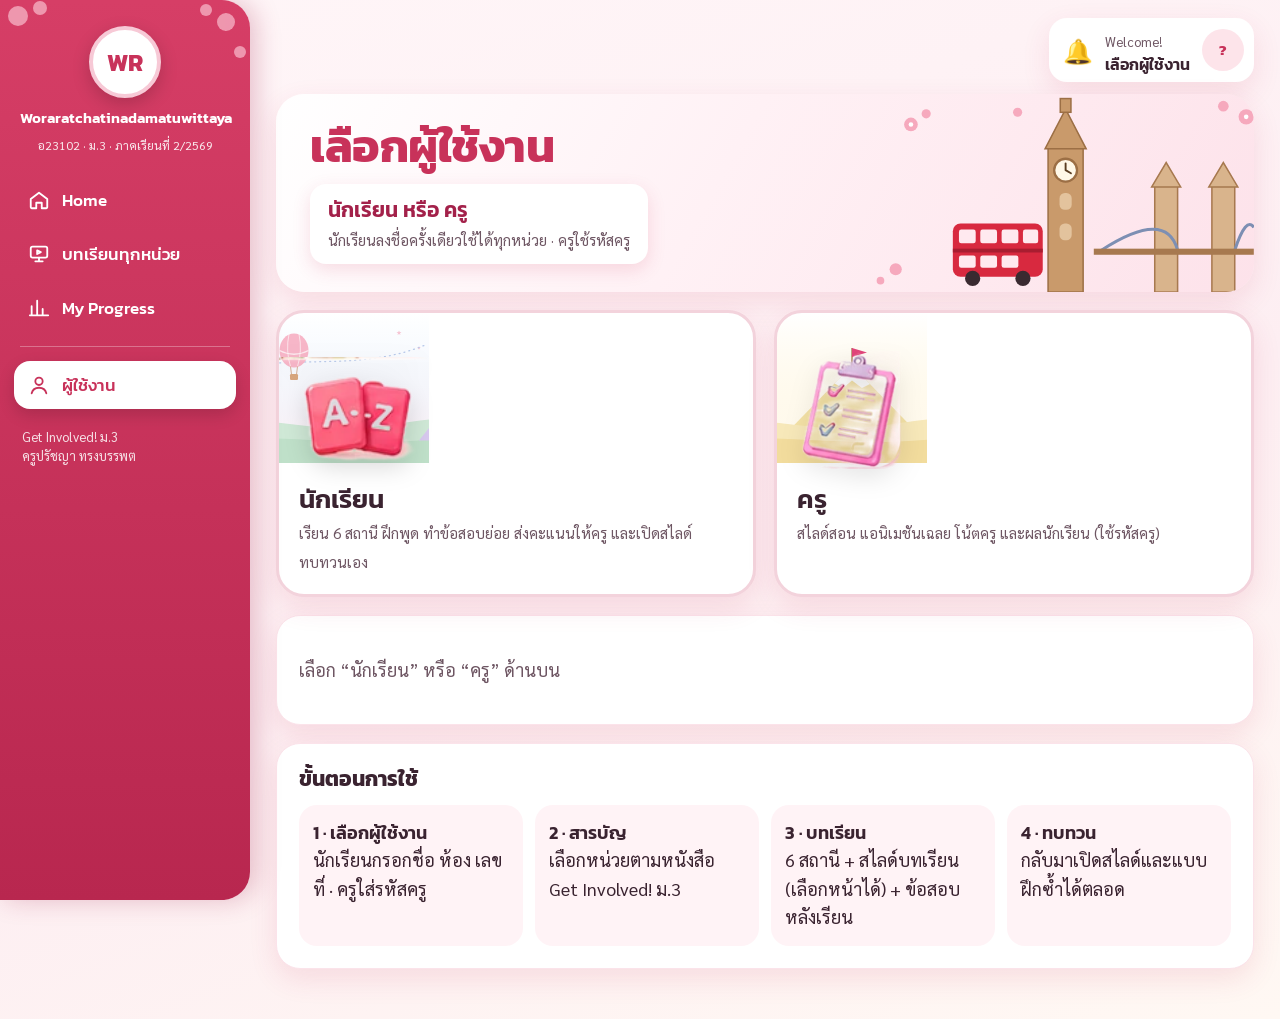
==== commit dcc0c0bc: "Focus on vocabulary + grammar: drop reading/listening/speaking/writing, vocab match + context practi" ====
--- a/index.html
+++ b/index.html
@@ -180,8 +180,8 @@
 const svg = k => `<svg viewBox="0 0 24 24" fill="none" stroke="currentColor" stroke-width="2" stroke-linecap="round" stroke-linejoin="round">${ICONS[k]}</svg>`;
 function nav(v) {
   const items = role === "teacher"
-    ? [["#home", "home", "Home"], ["#contents", "units", "Learning Units"], ["teach/", "slides", "บทเรียน / สไลด์สอน"], [OPEN.dir + "#teacher-results", "prog", "ผลนักเรียน"], [OPEN.dir + "#map", "test", "ดูบทเรียน"], ["hr"], ["#login", "user", "ผู้ใช้งาน"]]
-    : [["#home", "home", "Home"], ["#contents", "units", "Learning Units"], ["teach/", "slides", "บทเรียนทุกหน่วย"], [OPEN.dir + "#map", "test", "Practice & Tests"], [OPEN.dir + "#summary", "prog", "My Progress"], ["hr"], ["#login", "user", "ผู้ใช้งาน"]];
+    ? [["#home", "home", "Home"], ["teach/", "slides", "บทเรียน / สไลด์สอน"], ["scores.html", "prog", "สรุปคะแนนนักเรียน"], ["hr"], ["#login", "user", "ผู้ใช้งาน"]]
+    : [["#home", "home", "Home"], ["teach/", "slides", "บทเรียนทุกหน่วย"], ["teach/#progress", "prog", "My Progress"], ["hr"], ["#login", "user", "ผู้ใช้งาน"]];
   $("#nav").innerHTML = items.map(x => x[0] === "hr" ? "<hr>" : `<a href="${x[0]}" class="${x[0] === "#" + v ? "on" : ""}">${svg(x[1])}${x[2]}</a>`).join("");
   const name = role === "teacher" ? "Kru Pratchaya" : me ? me.name : "เลือกผู้ใช้งาน";
   $("#hello").innerHTML = `<span class="bell">🔔</span><span><small>Welcome!</small><b>${esc(name)}</b></span><span class="avatar">${role === "teacher" ? "KP" : me ? esc(me.name.trim().slice(0, 2)) : "?"}</span>`;
@@ -199,40 +199,44 @@
     <g fill="#f6a9bd"><circle cx="150" cy="40" r="9"/><circle cx="170" cy="26" r="6"/><circle cx="590" cy="30" r="10"/><circle cx="560" cy="16" r="7"/><circle cx="290" cy="24" r="6"/><circle cx="130" cy="230" r="8"/><circle cx="110" cy="245" r="5"/></g>
     <g fill="#fff"><circle cx="150" cy="40" r="3"/><circle cx="590" cy="30" r="3"/></g></svg>`;
 }
+function RES(n) { return LS.get("teach:res:u" + n, null); }
 function viewHome() {
-  const u = OPEN, p = P(u), steps = p.steps || {}, q = p.quiz || {};
-  const goalsDone = (u.goals || []).map(([sk, st]) => !!(steps[sk] && steps[sk][st]) || (st === "quiz" && q[sk] && q[sk].first));
-  const pct = Math.round(goalsDone.filter(Boolean).length / goalsDone.length * 100);
-  const per = SKILLS.map(([k, name, , , col]) => [name, col, q[k] && q[k].first ? Math.round(q[k].first.s / q[k].first.m * 100) : 0]);
-  const overall = Math.round(per.reduce((a, b) => a + b[2], 0) / per.length);
-  const C = 2 * Math.PI * 54;
+  const all = UNITS.map(x => ({ x, r: RES(x.n) }));
+  const passed = all.filter(o => o.r && o.r.quiz && o.r.quiz.passed).length;
+  const cur = (all.find(o => o.x.term === 2 && !(o.r && o.r.quiz && o.r.quiz.passed)) || all.find(o => o.x.n === 6)).x;
+  const rc = RES(cur.n) || {};
+  const C = 2 * Math.PI * 54, pctAll = Math.round(passed / UNITS.length * 100);
+  const goals = [["vocab", "🔤", "เรียนคำศัพท์ (ฟัง–พูดตาม)", false], ["gram", "🧩", "ไวยากรณ์ 1: ถามนำ → ค้นพบกฎ", false], ["gram2", "🧩", "ไวยากรณ์ 2", false],
+    ["quiz", "📒", "ทำแบบฝึก (คำศัพท์ + ไวยากรณ์)", !!rc.practice], ["quiz", "📝", "สอบย่อยให้ผ่าน 60%", !!(rc.quiz && rc.quiz.passed)]];
   const left = role === "teacher"
-    ? `<div class="card"><h3>📽️ สไลด์สอน Unit 6</h3><div class="cont"><div class="thumb" style="--bg:url(assets/bg/unit6.svg)"><img src="assets/icons/unit6.png" alt=""></div>
-        <div style="flex:1;min-width:0"><b>Unit 6: Experience</b><small>Teaching Hub 8 หน่วย · บทสอน · เครื่องมือในห้อง</small></div><a class="go" href="teach/#u6" aria-label="เปิดสไลด์สอน">▶</a></div></div>`
-    : `<div class="card"><h3>📖 Continue Learning</h3><div class="cont"><div class="thumb" style="--bg:url(assets/bg/unit6.svg)"><img src="assets/icons/unit6.png" alt=""></div>
-        <div style="flex:1;min-width:0"><b>Unit 6: Experience</b><small>Present perfect · ever / never</small><div class="bar"><i style="width:${me ? pct : 0}%"></i></div><small style="color:var(--muted)">${me ? pct + "% ของเป้าหมาย" : "เลือกผู้ใช้งานก่อนเริ่ม"}</small></div>
-        <a class="go" href="${me ? u.dir + "#map" : "#login"}" aria-label="เรียนต่อ">▶</a></div></div>`;
+    ? `<div class="card"><h3>📽️ บทเรียน / สไลด์สอน</h3><div class="cont"><div class="thumb" style="--bg:url(assets/bg/unit6.svg)"><img src="assets/icons/unit6.png" alt=""></div>
+        <div style="flex:1;min-width:0"><b>Teaching Hub · 8 หน่วย</b><small>คำศัพท์ · ไวยากรณ์ · แบบฝึก · สอบย่อย</small></div><a class="go" href="teach/" aria-label="เปิดบทเรียน">▶</a></div></div>`
+    : `<div class="card"><h3>📖 Continue Learning</h3><div class="cont"><div class="thumb" style="--bg:url(assets/bg/unit${cur.n}.svg)"><img src="assets/icons/unit${cur.n}.png" alt=""></div>
+        <div style="flex:1;min-width:0"><b>Unit ${cur.n}: ${cur.t}</b><small>${esc(cur.th)}</small><div class="bar"><i style="width:${Math.round(goals.filter(g => g[3]).length / goals.length * 100)}%"></i></div><small style="color:var(--muted)">${me ? (rc.quiz && rc.quiz.passed ? "สอบย่อยผ่านแล้ว ✅" : "ยังไม่ได้สอบผ่าน") : "เลือกผู้ใช้งานก่อนเริ่ม"}</small></div>
+        <a class="go" href="${me ? "teach/#u" + cur.n : "#login"}" aria-label="เรียนต่อ">▶</a></div></div>`;
   const mid = role === "teacher"
-    ? `<div class="card"><h3>🎯 สอนวันนี้ · Unit ${u.n}</h3><ul class="goals">${[["vocab","🔤","คำศัพท์"],["gram","🧩","ไวยากรณ์ 1 (ถามนำ → ค้นพบกฎ)"],["gram2","🧩","ไวยากรณ์ 2"],["wb","📒","แบบฝึกหัดท้ายเล่ม"],["quiz","📝","สอบย่อยท้ายหน่วย"]].map(([s, ic, t]) => `<li><span class="ck">${ic}</span><a href="teach/#u${u.n}/${s}">${t}</a></li>`).join("")}</ul></div>`
-    : `<div class="card"><h3>🎯 Today's Goals</h3><ul class="goals">${(u.goals || []).map(([sk, st, t, h], n) => `<li class="${goalsDone[n] ? "y" : ""}"><span class="ck">${goalsDone[n] ? "✓" : ""}</span><a href="${u.dir}#${h}">${t}</a></li>`).join("")}</ul></div>`;
+    ? `<div class="card"><h3>🎯 สอนวันนี้ · Unit 6</h3><ul class="goals">${[["vocab","🔤","คำศัพท์"],["gram","🧩","ไวยากรณ์ 1 (ถามนำ → ค้นพบกฎ)"],["gram2","🧩","ไวยากรณ์ 2"],["wb","📒","แบบฝึก"],["quiz","📝","แบบทดสอบย่อย"]].map(([s, ic, t]) => `<li><span class="ck">${ic}</span><a href="teach/#u6/${s}">${t}</a></li>`).join("")}</ul></div>`
+    : `<div class="card"><h3>🎯 Today's Goals · Unit ${cur.n}</h3><ul class="goals">${goals.map(([s, ic, t, ok]) => `<li class="${ok ? "y" : ""}"><span class="ck">${ok ? "✓" : ic}</span><a href="${me ? "teach/#u" + cur.n + "/" + s : "#login"}">${t}</a></li>`).join("")}</ul></div>`;
   const right = role === "teacher"
-    ? `<div class="card"><h3>📊 คะแนนเก็บ Unit 6</h3><ul class="legend">${SKILLS.map(([k, n, , , c]) => `<li><i style="background:${c}"></i>${n}<span>${u.points[k]}</span></li>`).join("")}<li><i style="background:var(--rose)"></i><b>รวม</b><span>10</span></li></ul><p class="muted" style="font-size:13px;margin:8px 0 0">+ ชิ้นงาน 10 · กลางภาค 20 · ปลายภาค 20 · จิตพิสัย 10 · มาเรียน 10</p></div>`
+    ? `<div class="card"><h3>📊 สรุปคะแนนนักเรียน</h3><p style="margin:4px 0 10px">คะแนนแบบฝึก และแบบทดสอบย่อย (ผ่าน 60%) ของทุกหน่วย แยกห้อง เรียงเลขที่</p><a class="btn p" href="scores.html">เปิดสรุปคะแนน →</a></div>`
     : `<div class="card"><h3>📊 My Progress</h3><div class="prog"><svg class="ring" viewBox="0 0 132 132"><circle cx="66" cy="66" r="54" fill="none" stroke="#f8dbe3" stroke-width="14"/>
-        <circle cx="66" cy="66" r="54" fill="none" stroke="#e8507a" stroke-width="14" stroke-linecap="round" stroke-dasharray="${C}" stroke-dashoffset="${C * (1 - overall / 100)}" transform="rotate(-90 66 66)"/>
-        <text x="66" y="70" text-anchor="middle" font-family="Kanit" font-size="30" font-weight="600" fill="#3a2330">${overall}%</text><text x="66" y="92" text-anchor="middle" font-size="13" fill="#7c6470">Overall</text></svg>
-        <ul class="legend">${per.map(([n, c, v]) => `<li><i style="background:${c}"></i>${n}<span>${v}%</span></li>`).join("")}</ul></div></div>`;
+        <circle cx="66" cy="66" r="54" fill="none" stroke="#e8507a" stroke-width="14" stroke-linecap="round" stroke-dasharray="${C}" stroke-dashoffset="${C * (1 - pctAll / 100)}" transform="rotate(-90 66 66)"/>
+        <text x="66" y="70" text-anchor="middle" font-family="Kanit" font-size="30" font-weight="600" fill="#3a2330">${passed}/8</text><text x="66" y="92" text-anchor="middle" font-size="13" fill="#7c6470">หน่วยที่ผ่าน</text></svg>
+        <ul class="legend">${all.map(({ x, r }) => `<li><i style="background:${x.pc}"></i>Unit ${x.n}<span>${r && r.quiz ? Math.round(r.quiz.best.s / r.quiz.best.m * 100) + "%" + (r.quiz.passed ? " ✅" : "") : "–"}</span></li>`).join("")}</ul></div></div>`;
+  const go = s => role ? "teach/#u" + cur.n + (s ? "/" + s : "") : "#login";
   $("#v-home").innerHTML = `<div class="banner">${scene()}<div class="txt"><h1>M.3 English <span>Learning Platform</span></h1>
-      <div class="tagline"><b>English for Real Life</b><small>Learn · Practice · Play · Communicate</small></div></div></div>
-    <div class="sec"><h2>📚 Learning Units</h2><a href="#contents">ดูสารบัญทั้งเล่ม →</a></div>
-    <div class="tiles">${UNITS.map(x => { const tch = role === "teacher", ok = true;
-        const href = role ? "teach/#u" + x.n : "#login";
-        const tag = tch ? '<span class="open">สไลด์สอน</span>' : '<span class="open">เปิดเรียน</span>';
-        const inner = `${tag}<img src="assets/icons/unit${x.n}.png" alt=""><span class="pn">Unit ${x.n}</span><b>${x.t}</b>`;
-        return ok ? `<a class="tile" href="${href}" style="--bg:${x.bg};--pc:${x.pc}">${inner}</a>` : `<div class="tile off" aria-disabled="true" title="บทเรียนนี้กำลังจัดทำ" style="--bg:${x.bg};--pc:${x.pc}">${inner}</div>`; }).join("")}</div>
+      <div class="tagline"><b>English for Real Life</b><small>Vocabulary · Grammar · Practice · Quiz</small></div></div></div>
+    <div class="sec"><h2>📚 บทเรียนทุกหน่วย</h2><a href="${role ? "teach/" : "#login"}">ดูทั้งหมด →</a></div>
+    <div class="tiles">${UNITS.map(x => { const tch = role === "teacher", r = RES(x.n);
+        const tag = tch ? '<span class="open">สไลด์สอน</span>' : r && r.quiz && r.quiz.passed ? '<span class="open">ผ่านแล้ว ✓</span>' : '<span class="open">เปิดเรียน</span>';
+        return `<a class="tile" href="${role ? "teach/#u" + x.n : "#login"}" style="--bg:${x.bg};--pc:${x.pc}">${tag}<img src="assets/icons/unit${x.n}.png" alt=""><span class="pn">Unit ${x.n}</span><b>${x.t}</b></a>`; }).join("")}</div>
     <div class="dash">${left}${mid}${right}</div>
-    <div class="skills-row">${SKILLS.map(([k, n, d, ic]) => `<a class="skill" href="${me || role === "teacher" ? u.dir + "#" + k : "#login"}"><img src="assets/icons/${ic}.png" alt=""><b>${n}</b><small>${d}</small></a>`).join("")}
-      <a class="skill" href="${me || role === "teacher" ? u.dir + "#slides" : "#login"}"><img src="assets/icons/gamepad.png" alt=""><b>Slides</b><small>Review & Fun</small></a>
-      <a class="skill" href="${me || role === "teacher" ? u.dir + "#posttest" : "#login"}"><img src="assets/icons/trophy.png" alt=""><b>Unit Test</b><small>Check Your Level</small></a></div>`;
+    <div class="skills-row">
+      <a class="skill" href="${go("vocab")}"><img src="assets/icons/az.png" alt=""><b>Vocabulary</b><small>ฟัง พูดตาม จำความหมาย</small></a>
+      <a class="skill" href="${go("gram")}"><img src="assets/icons/books.png" alt=""><b>Grammar</b><small>ค้นพบกฎทีละขั้น</small></a>
+      <a class="skill" href="${go("quiz")}"><img src="assets/icons/notepad.png" alt=""><b>แบบฝึก</b><small>คำศัพท์ + ไวยากรณ์</small></a>
+      <a class="skill" href="${go("quiz")}"><img src="assets/icons/trophy.png" alt=""><b>แบบทดสอบย่อย</b><small>ผ่าน 60%</small></a>
+      <a class="skill" href="${role === "teacher" ? "scores.html" : role ? "teach/#progress" : "#login"}"><img src="assets/icons/clipboard.png" alt=""><b>${role === "teacher" ? "สรุปคะแนน" : "My Progress"}</b><small>${role === "teacher" ? "แยกห้อง เรียงเลขที่" : "คะแนนทุกหน่วย"}</small></a></div>`;
 }
 function viewLogin() {
   $("#v-login").innerHTML = `<div class="banner" style="min-height:190px">${scene()}<div class="txt"><h1 style="font-size:46px">เลือกผู้ใช้งาน</h1>
@@ -287,7 +291,8 @@
 }
 function route() {
   const h = (location.hash || "").slice(1);
-  let v = h === "login" || h === "contents" || h === "home" ? h : (role ? "home" : "login");
+  if (h === "contents") { location.replace(role ? "teach/" : "#login"); return; }
+  let v = h === "login" || h === "home" ? h : (role ? "home" : "login");
   if (v === "home") viewHome(); else if (v === "login") viewLogin(); else viewContents();
   nav(v);
   document.querySelectorAll(".view").forEach(x => x.classList.toggle("on", x.id === "v-" + v));
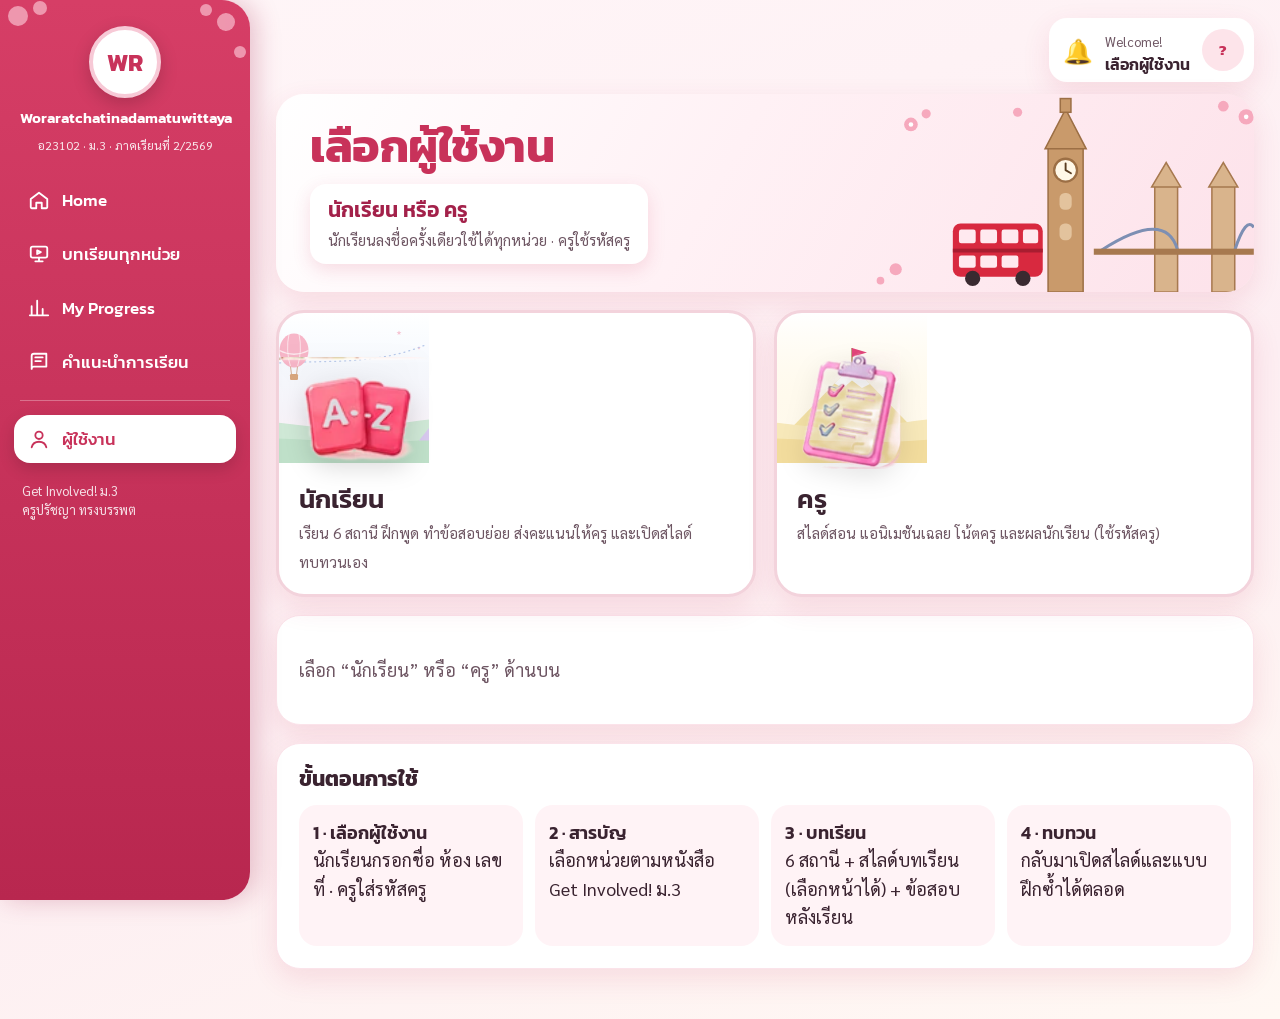
==== commit 684705b6: "Add study guide page (steps, scoring 80/20 pass 60, unit-by-unit content, tips, FAQ) to menus and le" ====
--- a/index.html
+++ b/index.html
@@ -175,13 +175,13 @@
   for (const k in u.points) if (q[k] && q[k].first) { total += u.points[k] * q[k].first.s / q[k].first.m; done++; }
   return { total, done };
 }
-const ICONS = { home: '<path d="M3 11l9-7 9 7v9a1 1 0 0 1-1 1h-5v-6H9v6H4a1 1 0 0 1-1-1z"/>', units: '<rect x="3" y="4" width="18" height="17" rx="2"/><path d="M3 9h18M8 2v4M16 2v4"/>',
+const ICONS = { book: '<path d="M4 19.5A2.5 2.5 0 0 1 6.5 17H20V3H6.5A2.5 2.5 0 0 0 4 5.5z"/><path d="M8 7h8M8 11h6"/>', home: '<path d="M3 11l9-7 9 7v9a1 1 0 0 1-1 1h-5v-6H9v6H4a1 1 0 0 1-1-1z"/>', units: '<rect x="3" y="4" width="18" height="17" rx="2"/><path d="M3 9h18M8 2v4M16 2v4"/>',
   slides: '<rect x="3" y="4" width="18" height="12" rx="2"/><path d="M12 16v4M8 20h8M10 8l4 2-4 2z"/>', prog: '<path d="M4 20V10M10 20V4M16 20v-7M22 20H2"/>', user: '<circle cx="12" cy="8" r="4"/><path d="M4 21c1-4 4-6 8-6s7 2 8 6"/>', test: '<path d="M9 11l3 3 8-8M20 12v7a2 2 0 0 1-2 2H6a2 2 0 0 1-2-2V5a2 2 0 0 1 2-2h9"/>' };
 const svg = k => `<svg viewBox="0 0 24 24" fill="none" stroke="currentColor" stroke-width="2" stroke-linecap="round" stroke-linejoin="round">${ICONS[k]}</svg>`;
 function nav(v) {
   const items = role === "teacher"
-    ? [["#home", "home", "Home"], ["teach/", "slides", "บทเรียน / สไลด์สอน"], ["scores.html", "prog", "สรุปคะแนนนักเรียน"], ["hr"], ["#login", "user", "ผู้ใช้งาน"]]
-    : [["#home", "home", "Home"], ["teach/", "slides", "บทเรียนทุกหน่วย"], ["teach/#progress", "prog", "My Progress"], ["hr"], ["#login", "user", "ผู้ใช้งาน"]];
+    ? [["#home", "home", "Home"], ["teach/", "slides", "บทเรียน / สไลด์สอน"], ["scores.html", "prog", "สรุปคะแนนนักเรียน"], ["guide.html", "book", "คำแนะนำการเรียน"], ["hr"], ["#login", "user", "ผู้ใช้งาน"]]
+    : [["#home", "home", "Home"], ["teach/", "slides", "บทเรียนทุกหน่วย"], ["teach/#progress", "prog", "My Progress"], ["guide.html", "book", "คำแนะนำการเรียน"], ["hr"], ["#login", "user", "ผู้ใช้งาน"]];
   $("#nav").innerHTML = items.map(x => x[0] === "hr" ? "<hr>" : `<a href="${x[0]}" class="${x[0] === "#" + v ? "on" : ""}">${svg(x[1])}${x[2]}</a>`).join("");
   const name = role === "teacher" ? "Kru Pratchaya" : me ? me.name : "เลือกผู้ใช้งาน";
   $("#hello").innerHTML = `<span class="bell">🔔</span><span><small>Welcome!</small><b>${esc(name)}</b></span><span class="avatar">${role === "teacher" ? "KP" : me ? esc(me.name.trim().slice(0, 2)) : "?"}</span>`;
@@ -215,7 +215,7 @@
         <div style="flex:1;min-width:0"><b>Unit ${cur.n}: ${cur.t}</b><small>${esc(cur.th)}</small><div class="bar"><i style="width:${Math.round(goals.filter(g => g[3]).length / goals.length * 100)}%"></i></div><small style="color:var(--muted)">${me ? (rc.quiz && rc.quiz.passed ? "สอบย่อยผ่านแล้ว ✅" : "ยังไม่ได้สอบผ่าน") : "เลือกผู้ใช้งานก่อนเริ่ม"}</small></div>
         <a class="go" href="${me ? "teach/#u" + cur.n : "#login"}" aria-label="เรียนต่อ">▶</a></div></div>`;
   const mid = role === "teacher"
-    ? `<div class="card"><h3>🎯 สอนวันนี้ · Unit 6</h3><ul class="goals">${[["vocab","🔤","คำศัพท์"],["gram","🧩","ไวยากรณ์ 1 (ถามนำ → ค้นพบกฎ)"],["gram2","🧩","ไวยากรณ์ 2"],["wb","📒","แบบฝึก"],["quiz","📝","แบบทดสอบย่อย"]].map(([s, ic, t]) => `<li><span class="ck">${ic}</span><a href="teach/#u6/${s}">${t}</a></li>`).join("")}</ul></div>`
+    ? `<div class="card"><h3>🎯 สอนวันนี้ · Unit 6</h3><ul class="goals">${[["vocab","🔤","คำศัพท์"],["gram","🧩","ไวยากรณ์ 1 (ถามนำ → ค้นพบกฎ)"],["gram2","🧩","ไวยากรณ์ 2"],["quiz","📝","แบบฝึก + แบบทดสอบย่อย"]].map(([s, ic, t]) => `<li><span class="ck">${ic}</span><a href="teach/#u6/${s}">${t}</a></li>`).join("")}</ul></div>`
     : `<div class="card"><h3>🎯 Today's Goals · Unit ${cur.n}</h3><ul class="goals">${goals.map(([s, ic, t, ok]) => `<li class="${ok ? "y" : ""}"><span class="ck">${ok ? "✓" : ic}</span><a href="${me ? "teach/#u" + cur.n + "/" + s : "#login"}">${t}</a></li>`).join("")}</ul></div>`;
   const right = role === "teacher"
     ? `<div class="card"><h3>📊 สรุปคะแนนนักเรียน</h3><p style="margin:4px 0 10px">คะแนนแบบฝึก และแบบทดสอบย่อย (ผ่าน 60%) ของทุกหน่วย แยกห้อง เรียงเลขที่</p><a class="btn p" href="scores.html">เปิดสรุปคะแนน →</a></div>`
